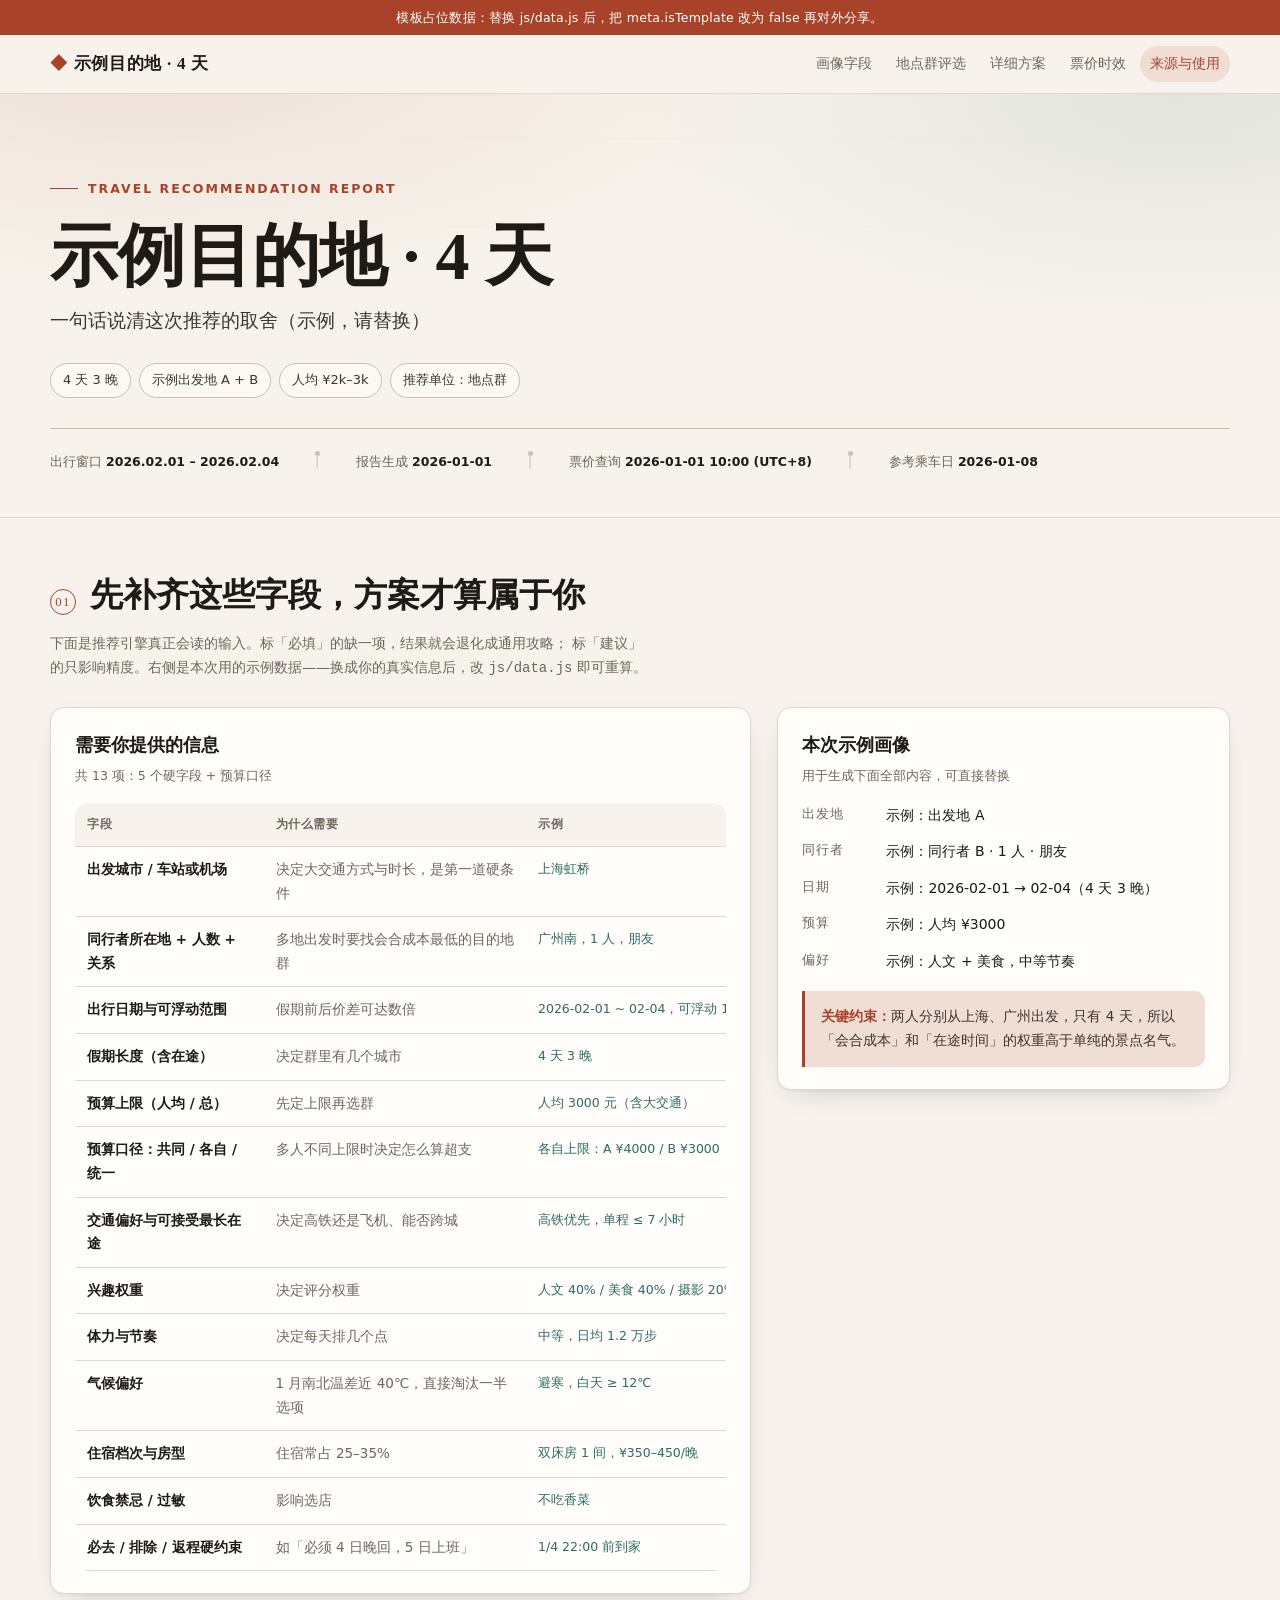
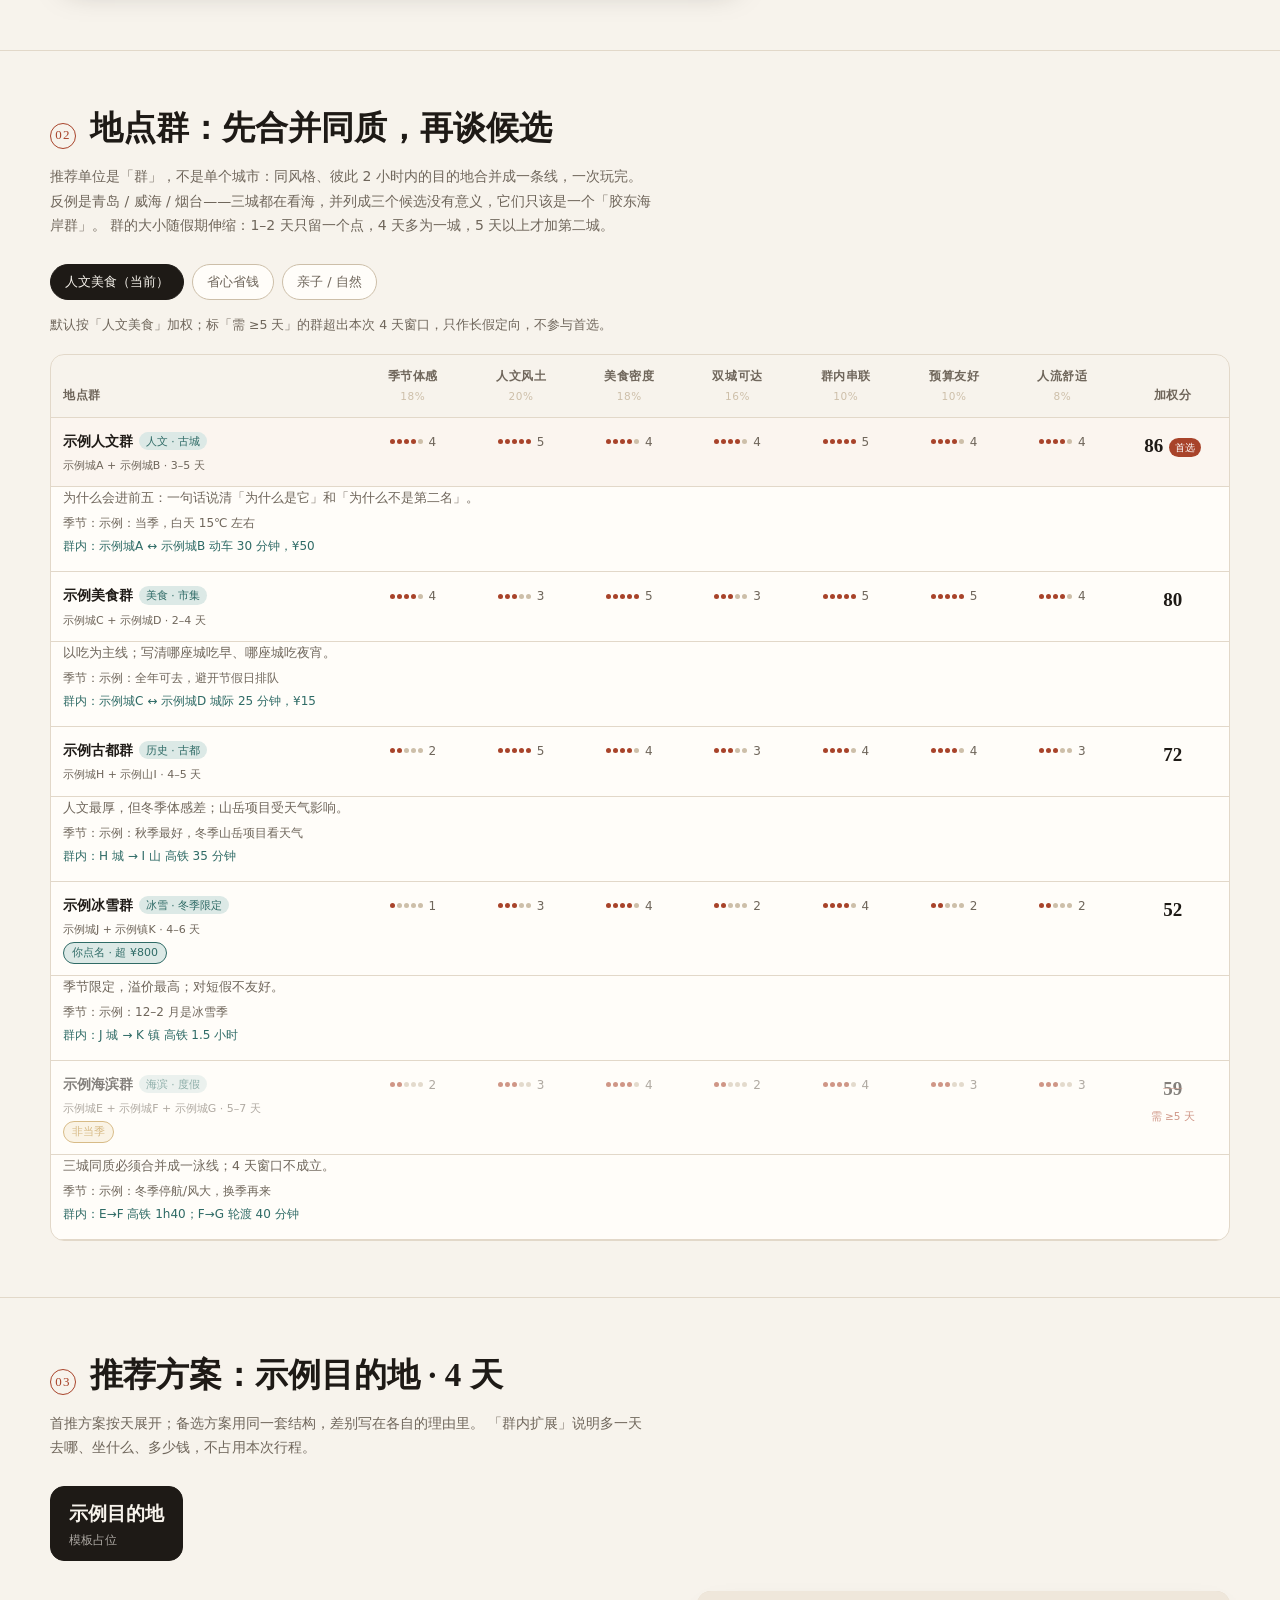
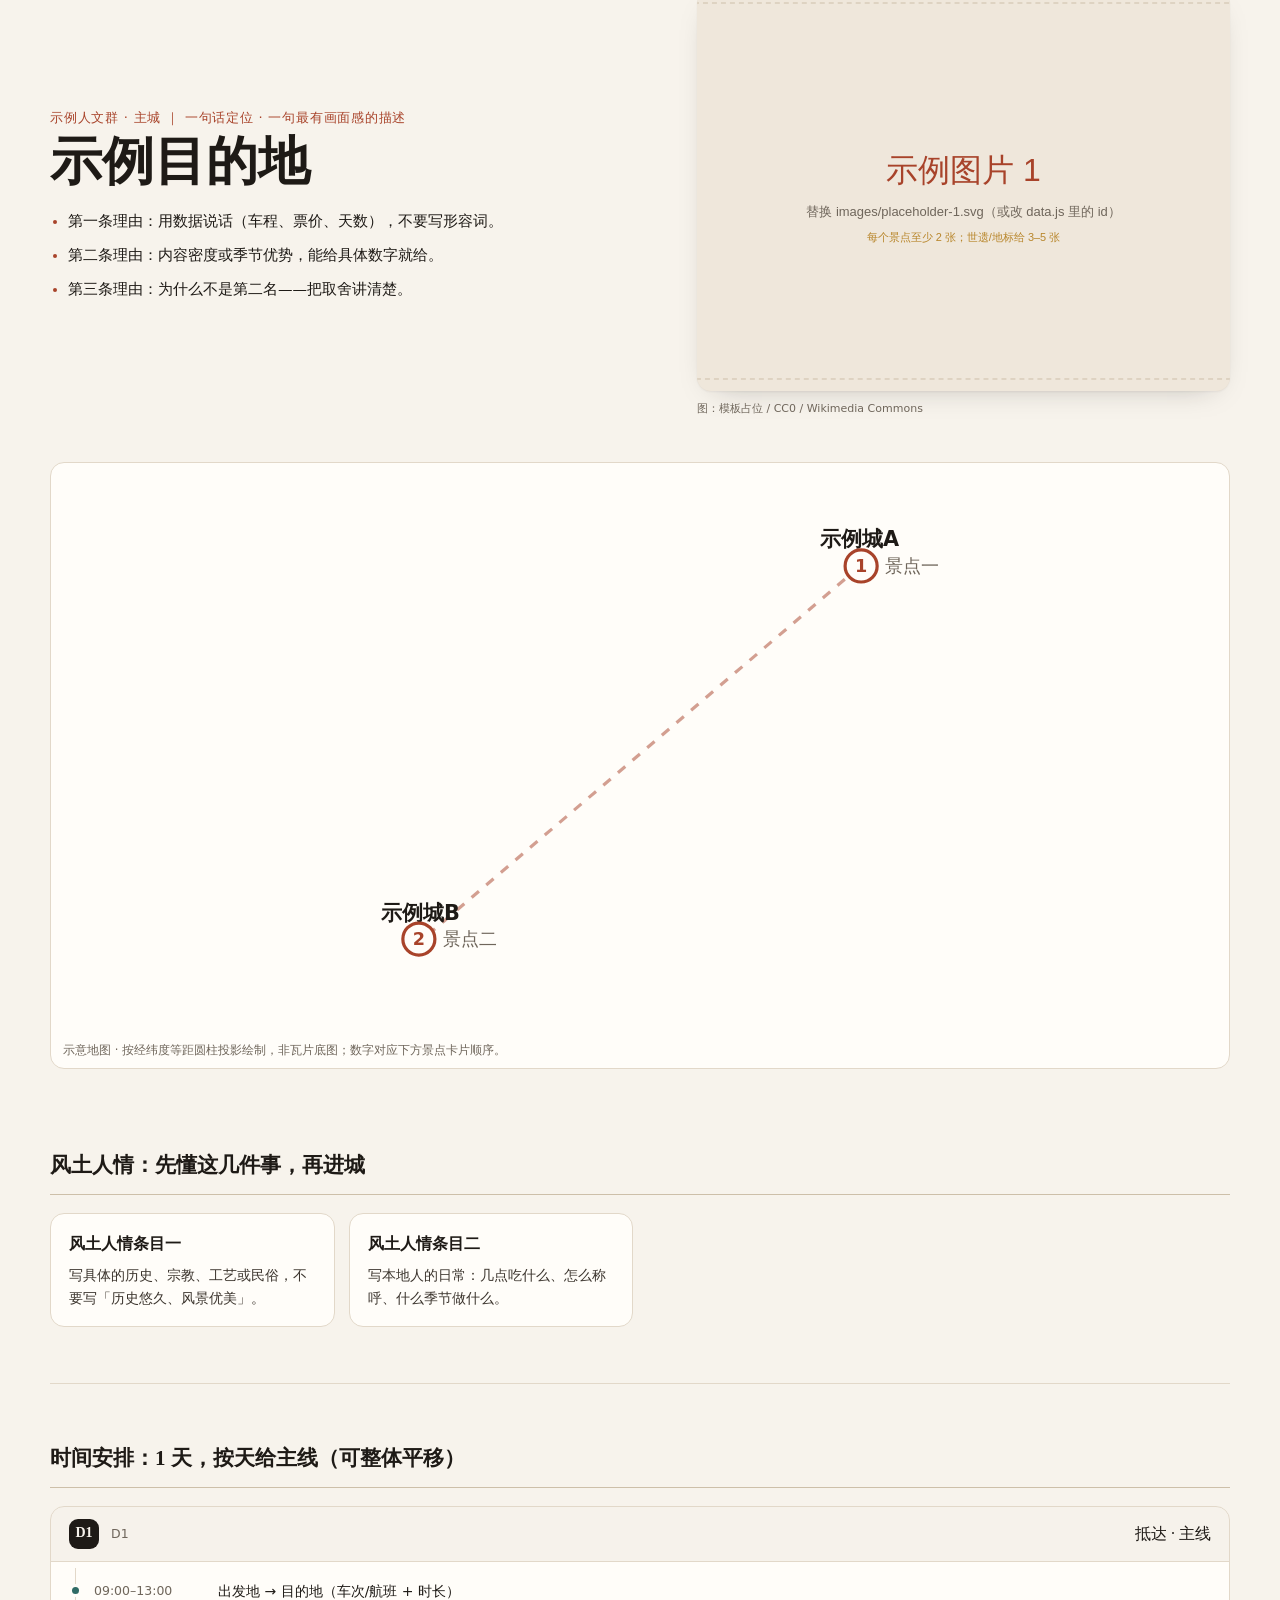
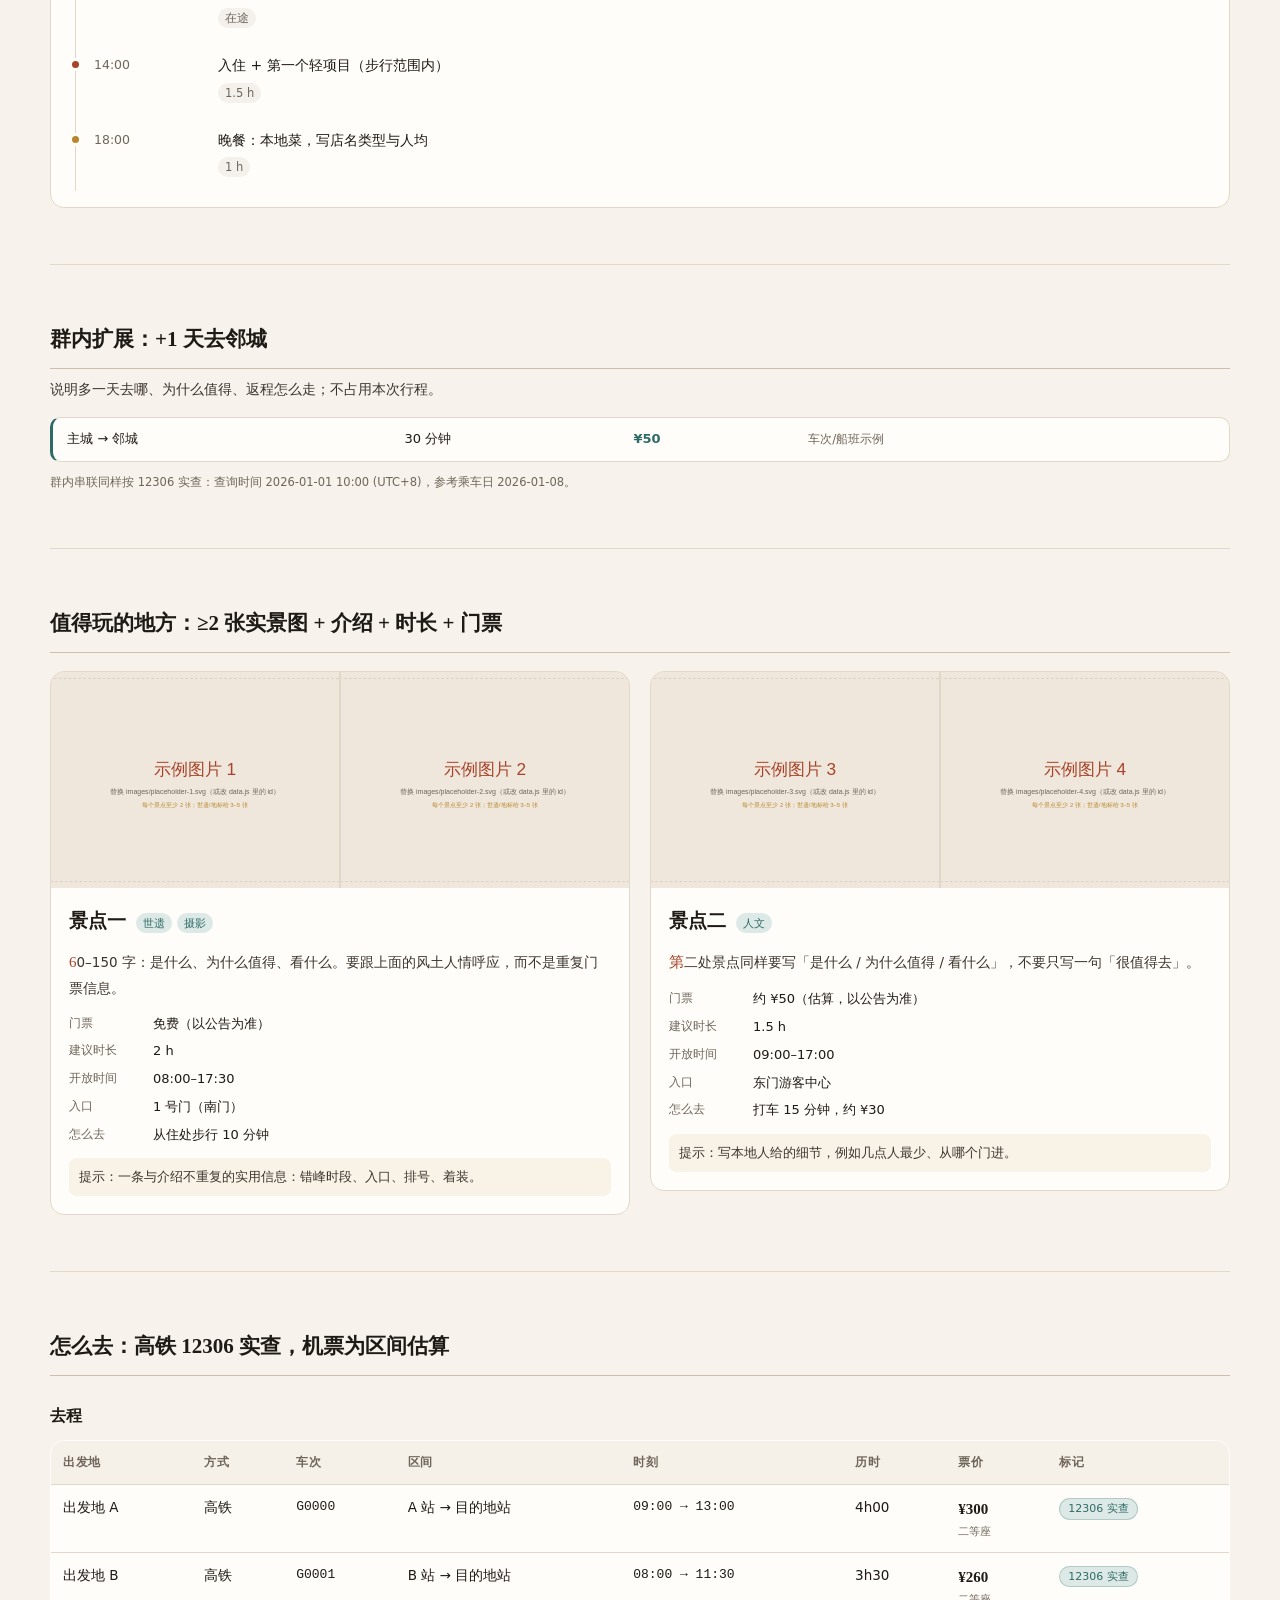
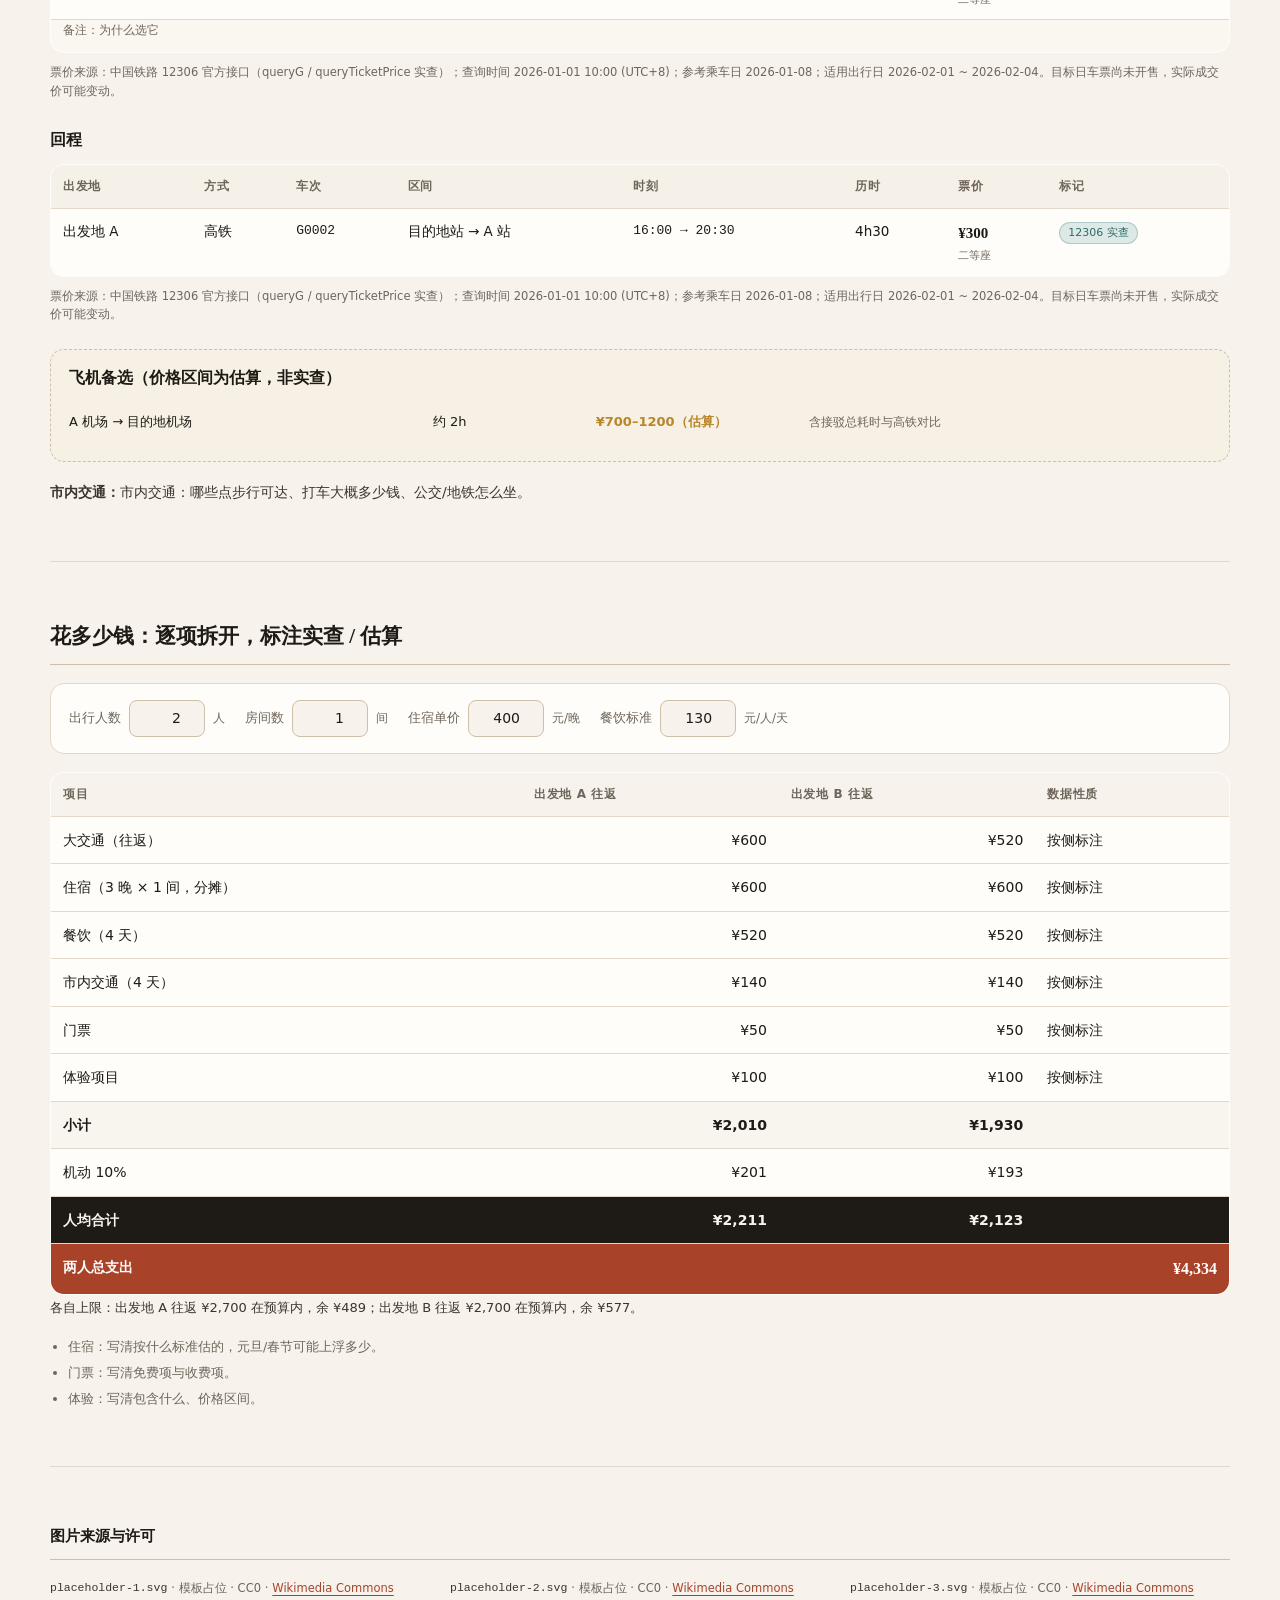
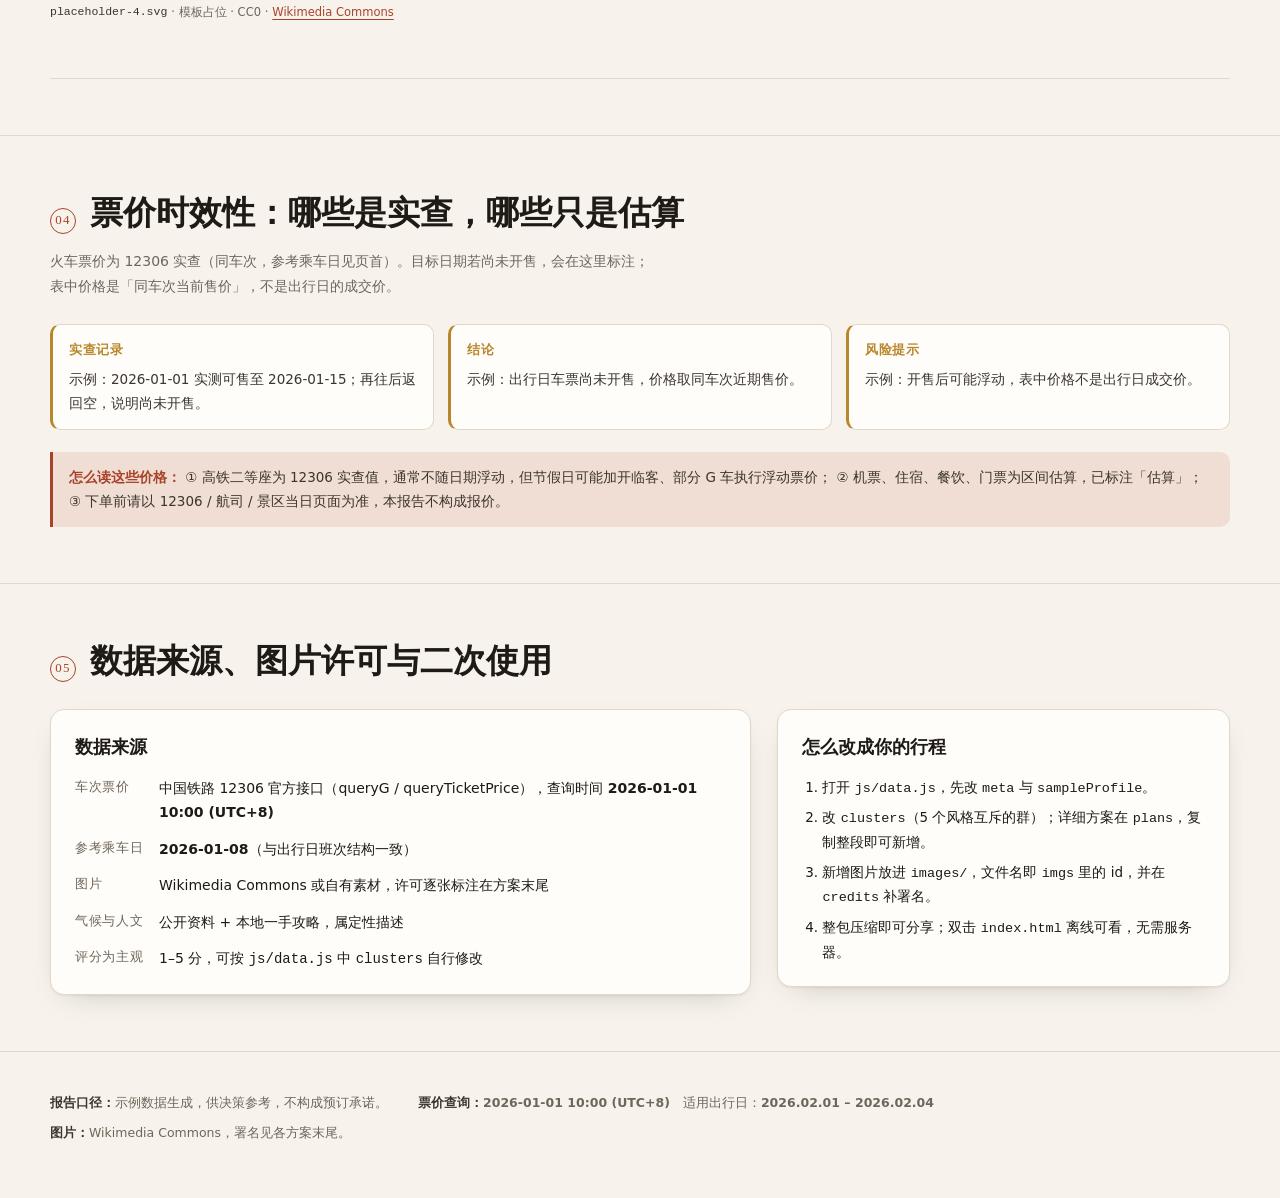
==== chinese-travel-recommend/assets/report-template/index.html @ b6e49cb6 "refactor: 更名 chinese-travel-recommend，重写双语 README - 目录 travel-recommend/ 更名为 chinese-travel-recommen" ====
<!DOCTYPE html>
<html lang="zh-CN">
<head>
<meta charset="UTF-8">
<meta name="viewport" content="width=device-width, initial-scale=1">
<title>元旦 4 天 · 泉州｜双城出发旅行推荐报告</title>
<meta name="description" content="基于用户画像与双城出发条件的目的地评分、泉州 4 天行程、景点实景图、12306 实查车次票价与费用估算。">
<link rel="stylesheet" href="css/style.css">
</head>
<body>

<header class="topbar">
  <div class="wrap topbar-inner">
    <div class="brand"><em>◆</em><span id="brand-text">旅行推荐报告</span></div>
    <nav class="nav" aria-label="章节导航">
      <a href="#profile">画像字段</a>
      <a href="#score">地点群评选</a>
      <a href="#plan">详细方案</a>
      <a href="#fare">票价时效</a>
      <a href="#sources">来源与使用</a>
    </nav>
  </div>
</header>

<main>

  <!-- ================= HERO ================= -->
  <section class="hero">
    <div class="wrap">
      <span class="eyebrow">Travel Recommendation Report</span>
      <h1 id="hero-title">元旦 4 天 · 泉州</h1>
      <p class="hero-sub" id="hero-sub"></p>
      <div class="chips" id="hero-chips"></div>
      <div class="meta-row">
        <span>出行窗口 <b data-trip-range></b></span>
        <span class="dot">|</span>
        <span>报告生成 <b id="meta-built"></b></span>
        <span class="dot">|</span>
        <span>票价查询 <b id="meta-fare"></b></span>
        <span class="dot">|</span>
        <span>参考乘车日 <b id="meta-ref"></b></span>
      </div>
    </div>
  </section>

  <!-- ================= 01 画像 ================= -->
  <section class="block" id="profile">
    <div class="wrap">
      <div class="sec-head">
        <span class="sec-no">01</span>
        <h2 class="sec-title">先补齐这些字段，方案才算属于你</h2>
      </div>
      <p class="sec-desc">
        下面是推荐引擎真正会读的输入。标「必填」的缺一项，结果就会退化成通用攻略；
        标「建议」的只影响精度。右侧是本次用的示例数据——换成你的真实信息后，改 <code>js/data.js</code> 即可重算。
      </p>

      <div class="profile-grid">
        <div class="card">
          <h3>需要你提供的信息</h3>
          <p class="card-sub">共 13 项：5 个硬字段 + 预算口径</p>
          <div class="table-scroll" style="border:none;background:transparent">
            <table id="profile-fields">
              <thead>
                <tr><th>字段</th><th>为什么需要</th><th>示例</th><th>优先级</th></tr>
              </thead>
              <tbody></tbody>
            </table>
          </div>
        </div>

        <aside class="card">
          <h3>本次示例画像</h3>
          <p class="card-sub">用于生成下面全部内容，可直接替换</p>
          <div class="kv-list" id="profile-sample"></div>
          <div class="notice">
            <strong>关键约束：</strong>两人分别从上海、广州出发，只有 4 天，所以「会合成本」和「在途时间」的权重高于单纯的景点名气。
          </div>
        </aside>
      </div>
    </div>
  </section>

  <!-- ================= 02 评选 ================= -->
  <section class="block" id="score">
    <div class="wrap">
      <div class="sec-head">
        <span class="sec-no">02</span>
        <h2 class="sec-title">地点群：先合并同质，再谈候选</h2>
      </div>
      <p class="sec-desc">
        推荐单位是「群」，不是单个城市：同风格、彼此 2 小时内的目的地合并成一条线，一次玩完。
        反例是青岛 / 威海 / 烟台——三城都在看海，并列成三个候选没有意义，它们只该是一个「胶东海岸群」。
        群的大小随假期伸缩：1–2 天只留一个点，4 天多为一城，5 天以上才加第二城。
      </p>

      <div class="score-toolbar">
        <div id="preset-switch" role="group" aria-label="权重预设"></div>
      </div>
      <p class="hint" id="score-hint">默认按「人文美食」加权；标「需 ≥5 天」的群超出本次 4 天窗口，只作长假定向，不参与首选。</p>

      <div class="table-scroll">
        <table id="score-table"></table>
      </div>
    </div>
  </section>

  <!-- ================= 03 方案 ================= -->
  <section class="block" id="plan">
    <div class="wrap">
      <div class="sec-head">
        <span class="sec-no">03</span>
        <h2 class="sec-title" id="plan-title">推荐方案</h2>
      </div>
      <p class="sec-desc">
        首推方案按天展开；备选方案用同一套结构，差别写在各自的理由里。
        「群内扩展」说明多一天去哪、坐什么、多少钱，不占用本次行程。
      </p>

      <div id="plan-tabs" role="tablist"></div>
      <div id="plan-body"></div>
    </div>
  </section>

  <!-- ================= 04 票价时效 ================= -->
  <section class="block" id="fare">
    <div class="wrap">
      <div class="sec-head">
        <span class="sec-no">04</span>
        <h2 class="sec-title">票价时效性：哪些是实查，哪些只是估算</h2>
      </div>
      <p class="sec-desc">
        火车票价为 12306 实查（同车次，参考乘车日见页首）。目标日期若尚未开售，会在这里标注；
        表中价格是「同车次当前售价」，不是出行日的成交价。
      </p>

      <div class="fare-panel">
        <div class="fare-item">
          <h4>实查记录</h4>
          <p id="presale-observed"></p>
        </div>
        <div class="fare-item">
          <h4>结论</h4>
          <p id="presale-conclusion"></p>
        </div>
        <div class="fare-item">
          <h4>风险提示</h4>
          <p id="presale-risk"></p>
        </div>
      </div>

      <div class="notice" style="margin-top:22px">
        <strong>怎么读这些价格：</strong>
        ① 高铁二等座为 12306 实查值，通常不随日期浮动，但节假日可能加开临客、部分 G 车执行浮动票价；
        ② 机票、住宿、餐饮、门票为区间估算，已标注「估算」；
        ③ 下单前请以 12306 / 航司 / 景区当日页面为准，本报告不构成报价。
      </div>
    </div>
  </section>

  <!-- ================= 05 来源 ================= -->
  <section class="block" id="sources">
    <div class="wrap">
      <div class="sec-head">
        <span class="sec-no">05</span>
        <h2 class="sec-title">数据来源、图片许可与二次使用</h2>
      </div>

      <div class="profile-grid">
        <div class="card">
          <h3>数据来源</h3>
          <div class="kv-list" style="margin-top:12px">
            <div class="kv"><span class="k">车次票价</span><span class="v">中国铁路 12306 官方接口（queryG / queryTicketPrice），查询时间 <b id="src-query">—</b></span></div>
            <div class="kv"><span class="k">参考乘车日</span><span class="v"><b id="src-ref">—</b>（与出行日班次结构一致）</span></div>
            <div class="kv"><span class="k">图片</span><span class="v">Wikimedia Commons 或自有素材，许可逐张标注在方案末尾</span></div>
            <div class="kv"><span class="k">气候与人文</span><span class="v">公开资料 + 本地一手攻略，属定性描述</span></div>
            <div class="kv"><span class="k">评分为主观</span><span class="v">1–5 分，可按 <code>js/data.js</code> 中 <code>clusters</code> 自行修改</span></div>
          </div>
        </div>

        <aside class="card">
          <h3>怎么改成你的行程</h3>
          <ol style="margin:12px 0 0;padding-left:20px;font-size:13.5px;display:grid;gap:6px">
            <li>打开 <code>js/data.js</code>，先改 <code>meta</code> 与 <code>sampleProfile</code>。</li>
            <li>改 <code>clusters</code>（5 个风格互斥的群）；详细方案在 <code>plans</code>，复制整段即可新增。</li>
            <li>新增图片放进 <code>images/</code>，文件名即 <code>imgs</code> 里的 id，并在 <code>credits</code> 补署名。</li>
            <li>整包压缩即可分享；双击 <code>index.html</code> 离线可看，无需服务器。</li>
          </ol>
        </aside>
      </div>
    </div>
  </section>

</main>

<footer>
  <div class="wrap foot-grid">
    <span><strong>报告口径：</strong>示例数据生成，供决策参考，不构成预订承诺。</span>
    <span><strong>票价查询：</strong><b id="meta-fare-2"></b>　适用出行日：<b data-trip-range></b></span>
    <span><strong>图片：</strong>Wikimedia Commons，署名见各方案末尾。</span>
  </div>
</footer>

<div class="lightbox" id="lightbox" aria-hidden="true" role="dialog" aria-label="图片预览">
  <button class="lb-close" id="lb-close" type="button" aria-label="关闭">×</button>
  <div>
    <img id="lb-img" alt="">
    <p class="lb-cap" id="lb-cap"></p>
  </div>
</div>

<noscript>
  <div class="wrap" style="padding:24px 0">
    <div class="notice">本报告依赖 JavaScript 渲染数据。请在浏览器中启用 JavaScript 后刷新。</div>
  </div>
</noscript>

<script src="js/data.js"></script>
<script src="js/app.js"></script>
</body>
</html>
---- chinese-travel-recommend/assets/report-template/css/style.css ----
/* ==========================================================================
   泉州元旦 4 天方案 — 样式
   纯静态、无外链字体，双击 index.html 即可离线查看
   ========================================================================== */

:root {
  --paper: #f7f3ec;
  --surface: #fffdf9;
  --ink: #1e1a16;
  --ink-soft: #3c352e;
  --muted: #6f665b;
  --line: #e2d8c9;
  --line-strong: #cdbfa9;
  --accent: #a8432a;
  --accent-soft: #f0ded4;
  --teal: #2f6b66;
  --teal-soft: #dce9e6;
  --gold: #b8862b;
  --gold-soft: #f6ecd6;
  --radius: 14px;
  --shadow: 0 1px 2px rgba(30, 26, 22, .05), 0 10px 30px -18px rgba(30, 26, 22, .35);
  --serif: "Noto Serif SC", "Source Han Serif SC", "Songti SC", "STSong", "SimSun", Georgia, serif;
  --sans: "PingFang SC", "HarmonyOS Sans SC", "Microsoft YaHei", system-ui, -apple-system, "Segoe UI", sans-serif;
}

* { box-sizing: border-box; }

html { scroll-behavior: smooth; }

body {
  margin: 0;
  background: var(--paper);
  color: var(--ink);
  font-family: var(--sans);
  font-size: 16px;
  line-height: 1.75;
  -webkit-font-smoothing: antialiased;
}

body.no-scroll { overflow: hidden; }

a { color: var(--accent); text-decoration-thickness: 1px; text-underline-offset: 3px; }
a:hover { color: var(--ink); }

img { display: block; max-width: 100%; }

.wrap { width: min(1180px, 100% - 48px); margin-inline: auto; }

/* ---------- 模板横幅 ---------- */
.template-banner {
  background: var(--accent);
  color: #fff;
  text-align: center;
  font-size: 12.5px;
  line-height: 1.7;
  padding: 7px 14px;
  letter-spacing: .02em;
}

/* ---------- 顶部 ---------- */
.topbar {
  position: sticky;
  top: 0;
  z-index: 50;
  background: rgba(247, 243, 236, .97);
  border-bottom: 1px solid var(--line);
}
.topbar-inner {
  display: flex;
  align-items: center;
  gap: 24px;
  height: 58px;
}
.brand {
  font-family: var(--serif);
  font-weight: 700;
  font-size: 17px;
  letter-spacing: .04em;
  white-space: nowrap;
}
.brand em {
  font-style: normal;
  color: var(--accent);
  margin-right: 6px;
}
.nav {
  display: flex;
  gap: 4px;
  overflow-x: auto;
  scrollbar-width: none;
  margin-left: auto;
}
.nav::-webkit-scrollbar { display: none; }
.nav a {
  font-size: 13.5px;
  color: var(--muted);
  text-decoration: none;
  padding: 6px 10px;
  border-radius: 999px;
  white-space: nowrap;
}
.nav a:hover { color: var(--ink); background: rgba(0, 0, 0, .04); }
.nav a.active { color: var(--accent); background: var(--accent-soft); }

/* ---------- Hero ---------- */
.hero {
  position: relative;
  padding: 76px 0 44px;
  border-bottom: 1px solid var(--line);
  background:
    radial-gradient(1100px 420px at 12% -10%, rgba(168, 67, 42, .10), transparent 60%),
    radial-gradient(900px 380px at 92% 0%, rgba(47, 107, 102, .10), transparent 62%);
  overflow: hidden;
}
.hero::after {
  content: "";
  position: absolute;
  inset: 0;
  background-image: linear-gradient(var(--line) 1px, transparent 1px);
  background-size: 100% 44px;
  opacity: .25;
  pointer-events: none;
  mask-image: linear-gradient(to bottom, rgba(0,0,0,.5), transparent 75%);
}
.hero .wrap { position: relative; z-index: 1; }
.eyebrow {
  display: inline-flex;
  align-items: center;
  gap: 10px;
  font-size: 12.5px;
  letter-spacing: .16em;
  color: var(--accent);
  text-transform: uppercase;
  font-weight: 600;
}
.eyebrow::before {
  content: "";
  width: 28px;
  height: 1px;
  background: var(--accent);
}
.hero h1 {
  font-family: var(--serif);
  font-size: clamp(38px, 6vw, 68px);
  line-height: 1.12;
  margin: 18px 0 10px;
  letter-spacing: -.01em;
  font-weight: 700;
}
.hero-sub {
  font-size: clamp(15px, 2vw, 19px);
  color: var(--ink-soft);
  max-width: 46ch;
  margin: 0 0 26px;
}
.chips { display: flex; flex-wrap: wrap; gap: 8px; margin-bottom: 30px; }
.chip {
  font-size: 13px;
  padding: 5px 12px;
  border: 1px solid var(--line-strong);
  border-radius: 999px;
  background: rgba(255, 253, 249, .7);
  color: var(--ink-soft);
}
.meta-row {
  display: flex;
  flex-wrap: wrap;
  gap: 10px 28px;
  padding-top: 22px;
  border-top: 1px solid var(--line-strong);
  font-size: 12.5px;
  color: var(--muted);
}
.meta-row b { color: var(--ink); font-weight: 600; }
.meta-row .dot { color: var(--line-strong); margin: 0 8px; }

/* ---------- 通用 section ---------- */
section.block {
  padding: 56px 0;
  border-bottom: 1px solid var(--line);
}
.sec-head { display: flex; align-items: baseline; gap: 14px; flex-wrap: wrap; margin-bottom: 26px; }
.sec-no {
  font-family: var(--serif);
  font-size: 13px;
  color: var(--accent);
  letter-spacing: .1em;
  border: 1px solid var(--accent);
  border-radius: 999px;
  width: 26px; height: 26px;
  display: grid; place-items: center;
  flex: none;
}
h2.sec-title {
  font-family: var(--serif);
  font-size: clamp(24px, 3vw, 33px);
  margin: 0;
  line-height: 1.3;
  font-weight: 700;
}
.sec-desc {
  color: var(--muted);
  font-size: 14px;
  max-width: 68ch;
  margin: -12px 0 26px;
}

/* ---------- 表格 ---------- */
table { border-collapse: collapse; width: 100%; font-size: 14px; }
th, td { text-align: left; padding: 11px 12px; border-bottom: 1px solid var(--line); vertical-align: top; }
th {
  font-size: 12px;
  font-weight: 600;
  letter-spacing: .05em;
  color: var(--muted);
  background: rgba(226, 216, 201, .28);
  white-space: nowrap;
}
tbody tr:hover { background: rgba(255, 253, 249, .8); }
.num { text-align: right; font-variant-numeric: tabular-nums; white-space: nowrap; }
.mono { font-family: ui-monospace, "Cascadia Mono", Consolas, monospace; font-size: 13px; }
.nowrap { white-space: nowrap; }
.table-scroll { overflow-x: auto; border: 1px solid var(--line); border-radius: var(--radius); background: var(--surface); max-width: 100%; }
.table-scroll table { min-width: 820px; }

/* ---------- 画像 ---------- */
.profile-grid {
  display: grid;
  grid-template-columns: minmax(0, 1.55fr) minmax(0, 1fr);
  gap: 26px;
  align-items: start;
}
.profile-grid > *, .plan-head > * { min-width: 0; }
.card {
  background: var(--surface);
  border: 1px solid var(--line);
  border-radius: var(--radius);
  padding: 22px 24px;
  box-shadow: var(--shadow);
  min-width: 0;
}
.card h3 {
  font-family: var(--serif);
  font-size: 18px;
  margin: 0 0 4px;
}
.card .card-sub { font-size: 12.5px; color: var(--muted); margin: 0 0 16px; }
#profile-fields td { font-size: 13.5px; }
#profile-fields .f-label { font-weight: 600; }
#profile-fields .f-why { color: var(--muted); }
#profile-fields .f-example { font-size: 12.5px; color: var(--teal); }
#profile-fields { table-layout: fixed; }
#profile-fields th:first-child, #profile-fields td:first-child { width: 23%; }
#profile-fields th:nth-child(2), #profile-fields td:nth-child(2) { width: 32%; }
#profile-fields th:nth-child(3), #profile-fields td:nth-child(3) { width: 29%; }
#profile-fields th:last-child, #profile-fields td:last-child { width: 62px; text-align: right; }
.badge {
  display: inline-block;
  font-size: 11px;
  line-height: 1.6;
  padding: 1px 8px;
  border-radius: 999px;
  white-space: nowrap;
  border: 1px solid transparent;
}
.badge-req { background: var(--accent-soft); color: var(--accent); border-color: rgba(168, 67, 42, .25); }
.badge-opt { background: rgba(111, 102, 91, .08); color: var(--muted); }
.badge-real { background: var(--teal-soft); color: var(--teal); border-color: rgba(47, 107, 102, .25); }
.badge-est { background: var(--gold-soft); color: var(--gold); border-color: rgba(184, 134, 43, .3); }
.badge-inline { display: none; }

.kv-list { display: grid; gap: 12px; }
.kv { display: grid; grid-template-columns: 74px 1fr; gap: 10px; font-size: 14px; }
.kv .k { color: var(--muted); font-size: 12.5px; letter-spacing: .05em; }
.kv .v { font-weight: 500; }

.notice {
  margin-top: 18px;
  padding: 14px 16px;
  border-left: 3px solid var(--accent);
  background: var(--accent-soft);
  border-radius: 0 10px 10px 0;
  font-size: 13.5px;
  color: var(--ink-soft);
}
.notice strong { color: var(--accent); }

/* ---------- 评分 ---------- */
.score-toolbar {
  display: flex;
  align-items: center;
  gap: 12px;
  flex-wrap: wrap;
  margin-bottom: 14px;
}
.seg {
  font: inherit;
  font-size: 13px;
  padding: 6px 14px;
  border-radius: 999px;
  border: 1px solid var(--line-strong);
  background: var(--surface);
  color: var(--muted);
  cursor: pointer;
}
.seg:hover { border-color: var(--accent); color: var(--accent); }
.seg.active { background: var(--ink); border-color: var(--ink); color: var(--paper); }
#preset-switch { display: flex; gap: 8px; flex-wrap: wrap; }
.hint { font-size: 12.5px; color: var(--muted); margin: 0 0 18px; }

#score-table th { vertical-align: bottom; }
#score-table .th-w { display: block; font-size: 10.5px; color: var(--line-strong); font-weight: 400; }
#score-table th:not(.th-name) { text-align: center; }
#score-table td { text-align: center; }
#score-table .td-name { text-align: left; white-space: nowrap; }
#score-table .td-style {
  display: inline-block;
  margin-left: 6px;
  font-size: 10.5px;
  color: var(--teal);
  background: var(--teal-soft);
  padding: 0 7px;
  border-radius: 999px;
  vertical-align: 1px;
  white-space: nowrap;
}
#score-table .td-region { display: block; font-size: 11px; color: var(--muted); margin-top: 3px; }
#score-table .row-fail td { opacity: .55; }
#score-table .row-fail .td-total strong { text-decoration: line-through; text-decoration-color: rgba(168, 67, 42, .55); }
.fit-bad { display: block; font-size: 10.5px; color: var(--accent); margin-top: 2px; white-space: nowrap; }
.note-main { display: block; }
.note-link { display: block; margin-top: 2px; font-size: 12px; color: var(--teal); }
#score-table .td-score { min-width: 78px; }
.dots { display: inline-flex; gap: 2px; vertical-align: middle; margin-right: 6px; }
.dot {
  width: 5px; height: 5px;
  border-radius: 50%;
  background: var(--line-strong);
  display: inline-block;
}
.dot.on { background: var(--accent); }
#score-table .num { font-size: 12px; color: var(--muted); font-variant-numeric: tabular-nums; }
#score-table .td-total strong { font-family: var(--serif); font-size: 19px; }
#score-table .pick {
  display: inline-block;
  margin-left: 6px;
  font-size: 10px;
  padding: 1px 6px;
  border-radius: 999px;
  background: var(--accent);
  color: #fff;
  vertical-align: middle;
}
#score-table .row-top td { background: rgba(168, 67, 42, .045); }
#score-table .row-note td {
  font-size: 12.5px;
  color: var(--muted);
  padding-top: 0;
  padding-bottom: 14px;
  text-align: left;
}
#score-table tbody tr:hover { background: transparent; }

/* ---------- 方案 tabs ---------- */
#plan-tabs { display: flex; gap: 10px; flex-wrap: wrap; margin-bottom: 30px; }
.tab {
  font: inherit;
  text-align: left;
  padding: 10px 18px;
  border-radius: var(--radius);
  border: 1px solid var(--line-strong);
  background: var(--surface);
  cursor: pointer;
  transition: .15s ease;
}
.tab:hover { border-color: var(--accent); }
.tab .tab-name { display: block; font-family: var(--serif); font-size: 19px; font-weight: 700; }
.tab .tab-verdict { display: block; font-size: 11.5px; color: var(--muted); }
.tab.active { background: var(--ink); border-color: var(--ink); }
.tab.active .tab-name { color: var(--paper); }
.tab.active .tab-verdict { color: rgba(247, 243, 236, .65); }

.plan-head {
  display: grid;
  grid-template-columns: minmax(0, 1.15fr) minmax(0, 1fr);
  gap: 34px;
  align-items: center;
  margin-bottom: 44px;
}
.plan-kicker { font-size: 13px; color: var(--accent); letter-spacing: .06em; margin: 0 0 4px; }
.plan-name {
  font-family: var(--serif);
  font-size: clamp(34px, 5vw, 52px);
  margin: 0 0 18px;
  line-height: 1.1;
}
.why-list { margin: 0; padding-left: 18px; display: grid; gap: 9px; font-size: 14.5px; }
.why-list li::marker { color: var(--accent); }
.plan-hero { margin: 0; }
.plan-hero img {
  width: 100%;
  aspect-ratio: 4 / 3;
  object-fit: cover;
  border-radius: var(--radius);
  box-shadow: var(--shadow);
  background: var(--line);
}
.plan-hero figcaption { font-size: 11px; color: var(--muted); margin-top: 8px; }

.block-title {
  font-family: var(--serif);
  font-size: 21px;
  margin: 0 0 18px;
  padding-bottom: 10px;
  border-bottom: 1px solid var(--line-strong);
}
.sub-title { font-family: var(--serif); font-size: 16px; margin: 26px 0 10px; }

/* 风土 */
.customs-grid {
  display: grid;
  grid-template-columns: repeat(auto-fill, minmax(260px, 1fr));
  gap: 14px;
}
.custom {
  background: var(--surface);
  border: 1px solid var(--line);
  border-radius: var(--radius);
  padding: 16px 18px;
}
.custom h4 { margin: 0 0 6px; font-family: var(--serif); font-size: 16px; }
.custom p { margin: 0; font-size: 13.5px; color: var(--ink-soft); line-height: 1.7; }

/* 行程 */
.day-grid { display: grid; gap: 18px; }
.day {
  background: var(--surface);
  border: 1px solid var(--line);
  border-radius: var(--radius);
  overflow: hidden;
}
.day-head {
  display: flex;
  align-items: center;
  gap: 12px;
  flex-wrap: wrap;
  padding: 12px 18px;
  background: rgba(226, 216, 201, .3);
  border-bottom: 1px solid var(--line);
}
.day-n {
  font-family: var(--serif);
  font-weight: 700;
  background: var(--ink);
  color: var(--paper);
  width: 30px; height: 30px;
  display: grid; place-items: center;
  border-radius: 9px;
  font-size: 14px;
}
.day-date { font-size: 12.5px; color: var(--muted); font-variant-numeric: tabular-nums; }
.day-theme { font-family: var(--serif); font-size: 16px; margin-left: auto; }

.timeline { list-style: none; margin: 0; padding: 6px 18px 16px 18px; }
.tl-item {
  display: grid;
  grid-template-columns: 108px 1fr;
  gap: 16px;
  padding: 11px 0 11px 18px;
  position: relative;
  border-left: 1px solid var(--line);
  margin-left: 6px;
}
.tl-item::before {
  content: "";
  position: absolute;
  left: -4px;
  top: 19px;
  width: 7px; height: 7px;
  border-radius: 50%;
  background: var(--line-strong);
  box-shadow: 0 0 0 3px var(--surface);
}
.tl-sight::before { background: var(--accent); }
.tl-food::before { background: var(--gold); }
.tl-move::before { background: var(--teal); }
.tl-culture::before { background: #7a5c9e; }
.tl-time {
  font-size: 12.5px;
  font-variant-numeric: tabular-nums;
  color: var(--muted);
  padding-top: 1px;
}
.tl-what { margin: 0; font-size: 14px; }
.tl-dur {
  display: inline-block;
  margin-top: 2px;
  font-size: 11.5px;
  color: var(--muted);
  background: rgba(111, 102, 91, .08);
  padding: 0 7px;
  border-radius: 999px;
}

/* 景点 */
.poi-grid { display: grid; grid-template-columns: repeat(auto-fit, minmax(320px, 1fr)); gap: 20px; align-items: start; }
.poi {
  background: var(--surface);
  border: 1px solid var(--line);
  border-radius: var(--radius);
  overflow: hidden;
  display: flex;
  flex-direction: column;
}
.shots { display: grid; grid-template-columns: 1fr 1fr; gap: 2px; background: var(--line); }
.shots .shot:first-child { grid-column: span 2; }
.shots .shot:last-child:nth-child(even) { grid-column: span 2; }
.shots .shot:nth-child(2):last-child { grid-column: auto; }
.shots .shot:nth-last-child(2) { grid-column: auto; }
.shot { position: relative; margin: 0; cursor: zoom-in; overflow: hidden; }
.shot img {
  width: 100%;
  aspect-ratio: 4 / 3;
  object-fit: cover;
  transition: transform .5s cubic-bezier(.2, .8, .2, 1);
}
.shots .shot:first-child img { aspect-ratio: 16 / 10; }
.shots .shot:first-child:nth-last-child(2) img { aspect-ratio: 4 / 3; }
.shot:hover img { transform: scale(1.04); }
.shot-zoom {
  position: absolute;
  right: 8px; bottom: 8px;
  width: 24px; height: 24px;
  display: grid; place-items: center;
  border-radius: 50%;
  background: rgba(0, 0, 0, .45);
  color: #fff;
  font-size: 12px;
  opacity: 0;
  transition: opacity .2s;
}
.shot:hover .shot-zoom { opacity: 1; }
.poi-body { padding: 16px 18px 18px; display: flex; flex-direction: column; gap: 12px; }
.poi-title { display: flex; align-items: baseline; gap: 10px; flex-wrap: wrap; }
.poi-title h4 { margin: 0; font-family: var(--serif); font-size: 19px; }
.tags { display: flex; gap: 5px; flex-wrap: wrap; }
.tag {
  font-size: 10.5px;
  color: var(--teal);
  background: var(--teal-soft);
  padding: 1px 7px;
  border-radius: 999px;
}
.facts { margin: 0; display: grid; gap: 5px; font-size: 13px; }
.fact { display: grid; grid-template-columns: 76px 1fr; gap: 8px; }
.fact dt { color: var(--muted); font-size: 12px; }
.fact dd { margin: 0; }
.poi-tip { margin: 0; font-size: 12.5px; color: var(--ink-soft); background: rgba(184, 134, 43, .09); border-radius: 8px; padding: 8px 10px; }
.poi-intro { margin: 0; font-size: 13.5px; line-height: 1.8; color: var(--ink-soft); }
.poi-intro::first-letter { font-family: var(--serif); font-size: 15px; color: var(--accent); }

/* 群内扩展 */
.extend .extend-text { margin: -10px 0 16px; font-size: 14px; color: var(--ink-soft); max-width: 80ch; }
.extend-legs { display: grid; gap: 8px; }
.extend-leg {
  display: grid;
  grid-template-columns: 1.2fr .8fr .6fr 1.5fr;
  gap: 12px;
  align-items: baseline;
  padding: 10px 14px;
  background: var(--surface);
  border: 1px solid var(--line);
  border-left: 3px solid var(--teal);
  border-radius: 10px;
  font-size: 13px;
}
.leg-price { color: var(--teal); font-weight: 600; font-variant-numeric: tabular-nums; }
.leg-note { color: var(--muted); font-size: 12px; }
.extend-foot { font-size: 11.5px; color: var(--muted); margin: 10px 0 0; }

/* 交通 */
.tr-wrap { margin-top: 6px; }
.tr-scroll { overflow-x: auto; max-width: 100%; border-radius: var(--radius); }
.tr-table { min-width: 640px; font-size: 13.5px; background: var(--surface); border: 1px solid var(--line); border-radius: var(--radius); overflow: hidden; }
.tr-table th { background: rgba(226, 216, 201, .35); }
.tr-table .price strong { font-family: var(--serif); font-size: 15px; }
.tr-table .cls { display: block; font-size: 10.5px; color: var(--muted); }
.tr-table .tr-note td {
  font-size: 12px;
  color: var(--muted);
  background: rgba(247, 243, 236, .6);
  padding-top: 0;
  border-bottom: 1px solid var(--line);
}
.tr-foot { font-size: 11.5px; color: var(--muted); margin: 10px 0 0; line-height: 1.6; }

.flight-box {
  margin-top: 26px;
  border: 1px dashed var(--line-strong);
  border-radius: var(--radius);
  padding: 14px 18px 18px;
  background: rgba(246, 236, 214, .35);
}
.flight-box .sub-title { margin-top: 0; }
.flight-row {
  display: grid;
  grid-template-columns: 1.4fr .6fr .8fr 1.6fr;
  gap: 12px;
  padding: 9px 0;
  border-top: 1px solid rgba(205, 191, 169, .5);
  font-size: 13px;
  align-items: baseline;
}
.flight-row:first-of-type { border-top: none; }
.fl-price { color: var(--gold); font-weight: 600; font-variant-numeric: tabular-nums; }
.fl-note { color: var(--muted); font-size: 12px; }
.city-transport { margin: 18px 0 0; font-size: 14px; color: var(--ink-soft); }

/* 费用 */
.calculator { display: grid; gap: 18px; min-width: 0; }
.calculator > * { min-width: 0; }
.calc-form {
  display: flex;
  flex-wrap: wrap;
  gap: 12px 20px;
  padding: 16px 18px;
  background: var(--surface);
  border: 1px solid var(--line);
  border-radius: var(--radius);
}
.calc-field { display: flex; align-items: center; gap: 8px; font-size: 13px; }
.cf-label { color: var(--muted); }
.calc-field input {
  width: 76px;
  font: inherit;
  font-size: 14px;
  padding: 5px 8px;
  border: 1px solid var(--line-strong);
  border-radius: 8px;
  background: var(--paper);
  color: var(--ink);
  text-align: right;
  font-variant-numeric: tabular-nums;
}
.calc-field input:focus { outline: 2px solid var(--accent); outline-offset: 1px; }
.cf-suffix { color: var(--muted); font-size: 12px; }

.cost-table { min-width: 520px; background: var(--surface); border: 1px solid var(--line); border-radius: var(--radius); overflow: hidden; }
.cost-scroll { overflow-x: auto; max-width: 100%; }
.cost-table td:first-child { width: 40%; }
.cost-table tbody tr:hover { background: transparent; }
.cost-table .row-sub td { font-weight: 600; background: rgba(226, 216, 201, .25); }
.cost-table .row-total td { background: var(--ink); color: var(--paper); font-weight: 700; }
.cost-table .row-total td .num { color: var(--paper); }
.cost-table .row-all td { background: var(--accent); color: #fff; font-weight: 700; }
.cost-table .row-all .all-cell { display: flex; justify-content: space-between; gap: 12px; }
.cost-table .row-all .all-amt { font-family: var(--serif); font-size: 16px; }
.budget-hint { font-size: 13px; color: var(--ink-soft); margin: 2px 0 0; }
.cost-notes { font-size: 12.5px; color: var(--muted); margin: 16px 0 0; padding-left: 18px; display: grid; gap: 4px; }

/* 署名 */
.credits .block-title { font-size: 15px; }
.credit-list {
  list-style: none;
  margin: 0; padding: 0;
  display: grid;
  grid-template-columns: repeat(auto-fill, minmax(320px, 1fr));
  gap: 4px 20px;
  font-size: 11.5px;
  color: var(--muted);
}
.credit-list li { display: flex; gap: 4px; flex-wrap: wrap; }
.cr-file { font-family: ui-monospace, Consolas, monospace; color: var(--ink-soft); }

/* 票价时效 */
.fare-panel {
  display: grid;
  grid-template-columns: repeat(auto-fit, minmax(260px, 1fr));
  gap: 14px;
}
.fare-item {
  background: var(--surface);
  border: 1px solid var(--line);
  border-left: 3px solid var(--gold);
  border-radius: 10px;
  padding: 14px 16px;
}
.fare-item h4 { margin: 0 0 6px; font-size: 13px; letter-spacing: .04em; color: var(--gold); }
.fare-item p { margin: 0; font-size: 13.5px; color: var(--ink-soft); }

/* footer */
footer {
  padding: 40px 0 56px;
  font-size: 12.5px;
  color: var(--muted);
}
footer .foot-grid { display: flex; flex-wrap: wrap; gap: 8px 30px; }
footer strong { color: var(--ink-soft); }

/* lightbox */
.lightbox {
  position: fixed;
  inset: 0;
  z-index: 100;
  display: none;
  place-items: center;
  background: rgba(20, 17, 14, .9);
  padding: 40px;
}
.lightbox.open { display: grid; }
.lightbox img {
  max-width: min(1100px, 92vw);
  max-height: 78vh;
  object-fit: contain;
  border-radius: 8px;
  box-shadow: 0 30px 80px rgba(0, 0, 0, .5);
}
.lb-cap { color: rgba(255, 255, 255, .8); font-size: 12.5px; margin-top: 12px; text-align: center; }
.lb-close {
  position: absolute;
  top: 18px; right: 22px;
  width: 38px; height: 38px;
  border-radius: 50%;
  border: 1px solid rgba(255, 255, 255, .35);
  background: transparent;
  color: #fff;
  font-size: 20px;
  cursor: pointer;
  line-height: 1;
}
.lb-close:hover { background: rgba(255, 255, 255, .12); }

/* 响应式 */
@media (max-width: 900px) {
  .profile-grid, .plan-head { grid-template-columns: 1fr; }
  .plan-hero { order: -1; }
  .flight-row { grid-template-columns: 1fr 1fr; }
  .nav { display: none; }
  section.block { padding: 40px 0; }
}
@media (max-width: 560px) {
  .wrap { width: calc(100% - 32px); }
  .hero { padding: 48px 0 32px; }
  .tl-item { grid-template-columns: 82px 1fr; gap: 10px; }
  .poi-grid { grid-template-columns: 1fr; }
  .day-theme { margin-left: 0; width: 100%; }
  .meta-row { gap: 6px 16px; }
  .meta-row > span { display: block; width: 100%; }
  .meta-row .dot { display: none; }
  .cost-table { min-width: 0; font-size: 12px; }
  .cost-table th, .cost-table td { padding: 7px 8px; }
  .cost-table td:first-child { width: auto; }
  .cost-table th:last-child, .cost-table td:last-child { width: 44px; padding-left: 0; text-align: right; }
  .cost-table .badge { font-size: 9.5px; padding: 0 5px; }
  .badge-inline { display: none !important; }
  .lb-cap { font-size: 11px; }
}

/* 打印 */
@media print {
  :root { --paper: #fff; }
  body { font-size: 11.5pt; }
  .topbar, .lightbox, .calc-form, .score-toolbar { display: none !important; }
  .hero { padding: 24px 0 16px; background: none; }
  section.block { padding: 22px 0; break-inside: avoid; }
  .poi, .day, .plan-head, .fare-item { break-inside: avoid; }
  a { color: inherit; text-decoration: none; }
  .tr-table, .cost-table, .table-scroll { border-color: #bbb; }
}

/* ---------- 路线地图（经纬度 SVG，离线） ---------- */
.plan-map {
  margin: 0 0 22px;
  padding: 10px 12px 8px;
  border: 1px solid var(--line);
  border-radius: var(--radius);
  background: var(--surface);
}
.plan-map svg { width: 100%; height: auto; display: block; }
.plan-map .map-cap { font-size: 11.5px; color: var(--muted); margin-top: 6px; }

/* ---------- 本方案情报来源 ---------- */
.intel-list { list-style: none; margin: 0; padding: 0; display: grid; gap: 10px; }
.intel-list li {
  display: grid; gap: 3px;
  padding: 10px 12px;
  border: 1px solid var(--line);
  border-radius: 10px;
  background: var(--surface);
}
.intel-claim { font-size: 13.5px; color: var(--ink); }
.intel-meta { font-size: 11.5px; color: var(--muted); }
.intel-foot { font-size: 12px; color: var(--muted); margin-top: 10px; }

/* ---------- 高德地图（可选，需 key + 联网） ---------- */
.amap-box { height: 360px; width: 100%; border-radius: 10px; overflow: hidden; background: var(--paper); }
.amap-pin {
  display: grid; place-items: center;
  width: 22px; height: 22px; border-radius: 50%;
  background: var(--surface); border: 2px solid var(--accent);
  color: var(--accent); font-size: 11px; font-weight: 700;
  box-shadow: 0 1px 4px rgba(0, 0, 0, .25);
}

.amap-city {
  display: inline-block; padding: 2px 7px; border-radius: 4px;
  background: var(--accent); color: #fff;
  font-size: 12px; font-weight: 600; white-space: nowrap;
  box-shadow: 0 1px 4px rgba(0, 0, 0, .25);
}

/* ---------- 候选回看：已替你排除 ---------- */
.exclusion { margin-top: 18px; }
.excl-list { margin: 0 0 10px; padding-left: 18px; font-size: 13.5px; color: var(--ink-soft); line-height: 1.8; }
.excl-list li { margin-bottom: 2px; }

/* ---------- 季节状态 / 用户点名 ---------- */
.season-off { background: var(--gold-soft); color: var(--gold); border: 1px solid var(--gold); }
.season-closed { background: var(--accent-soft); color: var(--accent); border: 1px solid var(--accent); }
.badge-pick { background: var(--teal-soft); color: var(--teal); border: 1px solid var(--teal); }
.note-season { display: block; font-size: 12px; color: var(--muted); margin-top: 4px; }

/* ---------- 季节警示 / 景点状态 ---------- */
.season-alert {
  margin: 0 0 18px;
  padding: 12px 14px;
  border-radius: 10px;
  border: 1px solid var(--gold);
  background: var(--gold-soft);
  color: var(--ink);
  font-size: 13.5px;
  line-height: 1.6;
}
.season-alert strong { color: var(--gold); }
.season-alert.closed { border-color: var(--accent); background: var(--accent-soft); }
.season-alert.closed strong { color: var(--accent); }
.poi-status {
  display: inline-block;
  margin-left: 8px;
  padding: 2px 8px;
  border-radius: 999px;
  font-size: 11px;
  border: 1px solid var(--gold);
  background: var(--gold-soft);
  color: var(--gold);
}
.poi-status.closed { border-color: var(--accent); background: var(--accent-soft); color: var(--accent); }
.poi-status.limited { border-color: var(--teal); background: var(--teal-soft); color: var(--teal); }
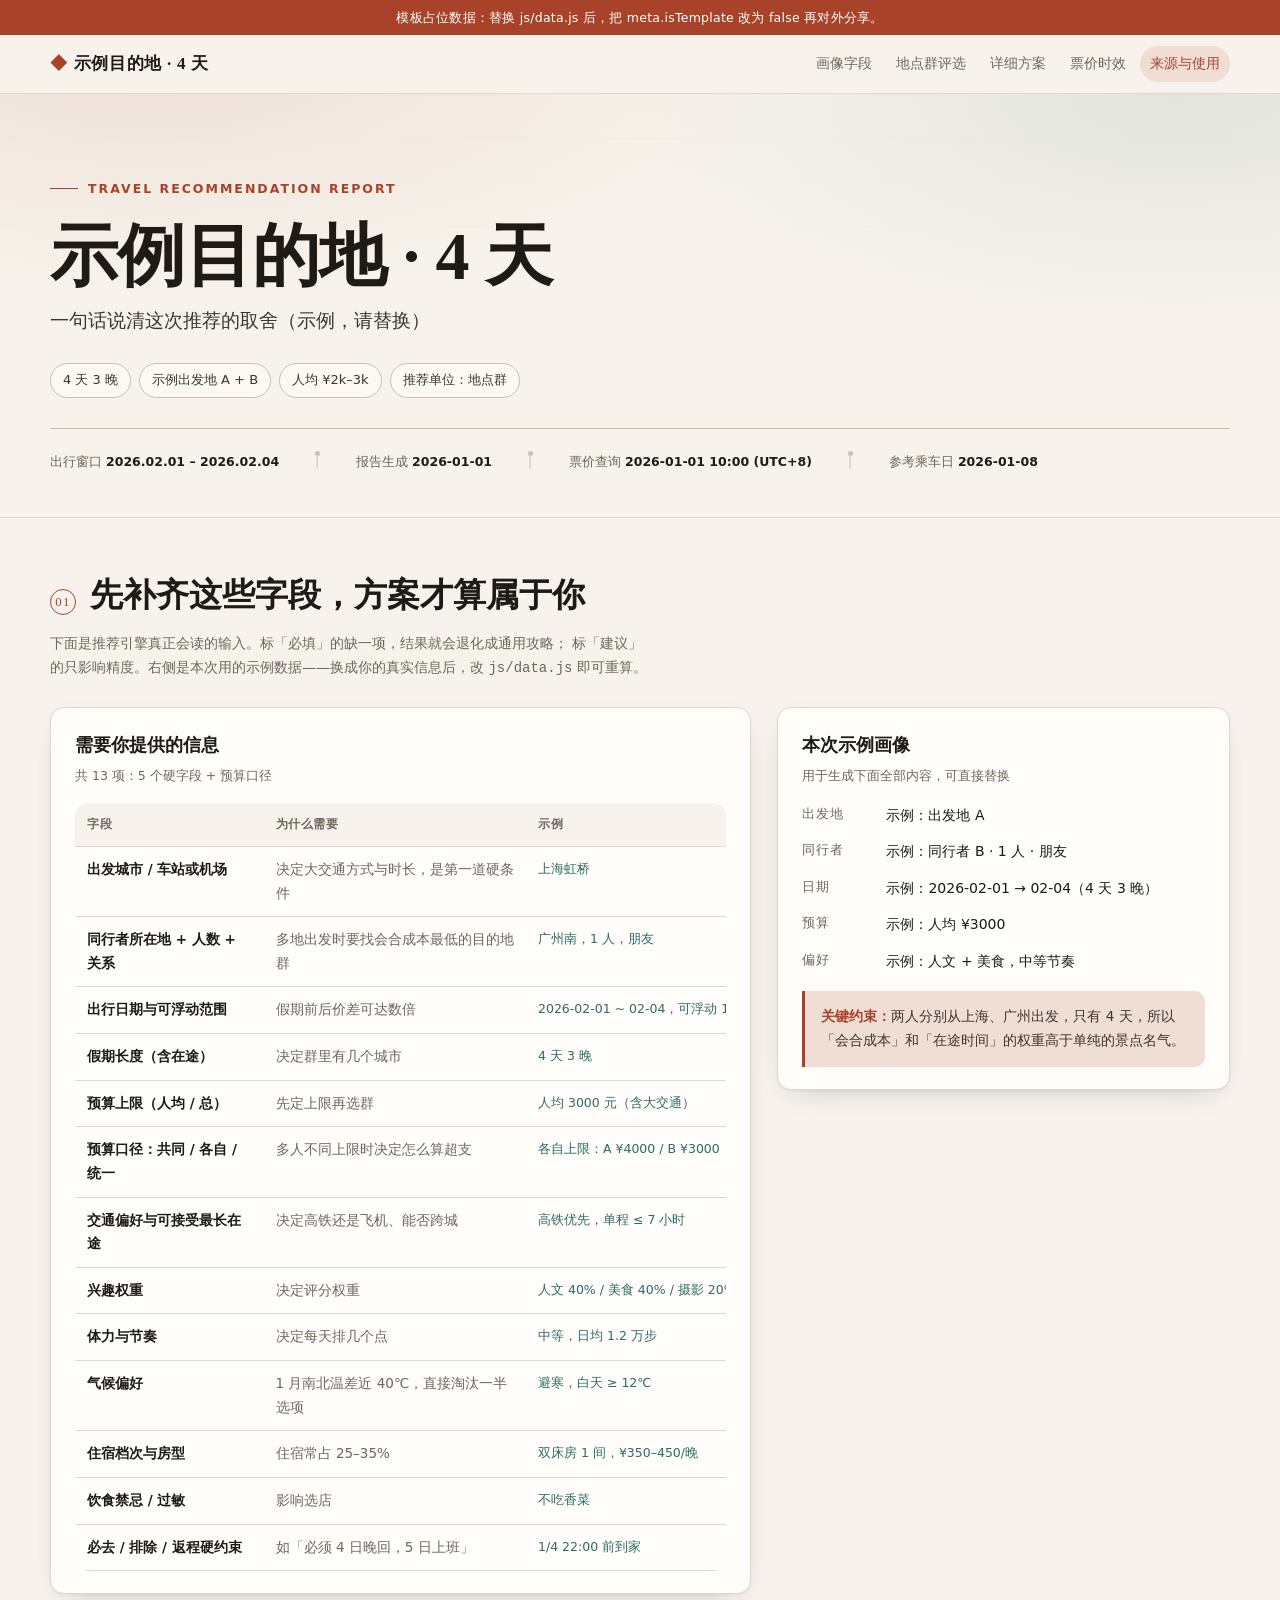
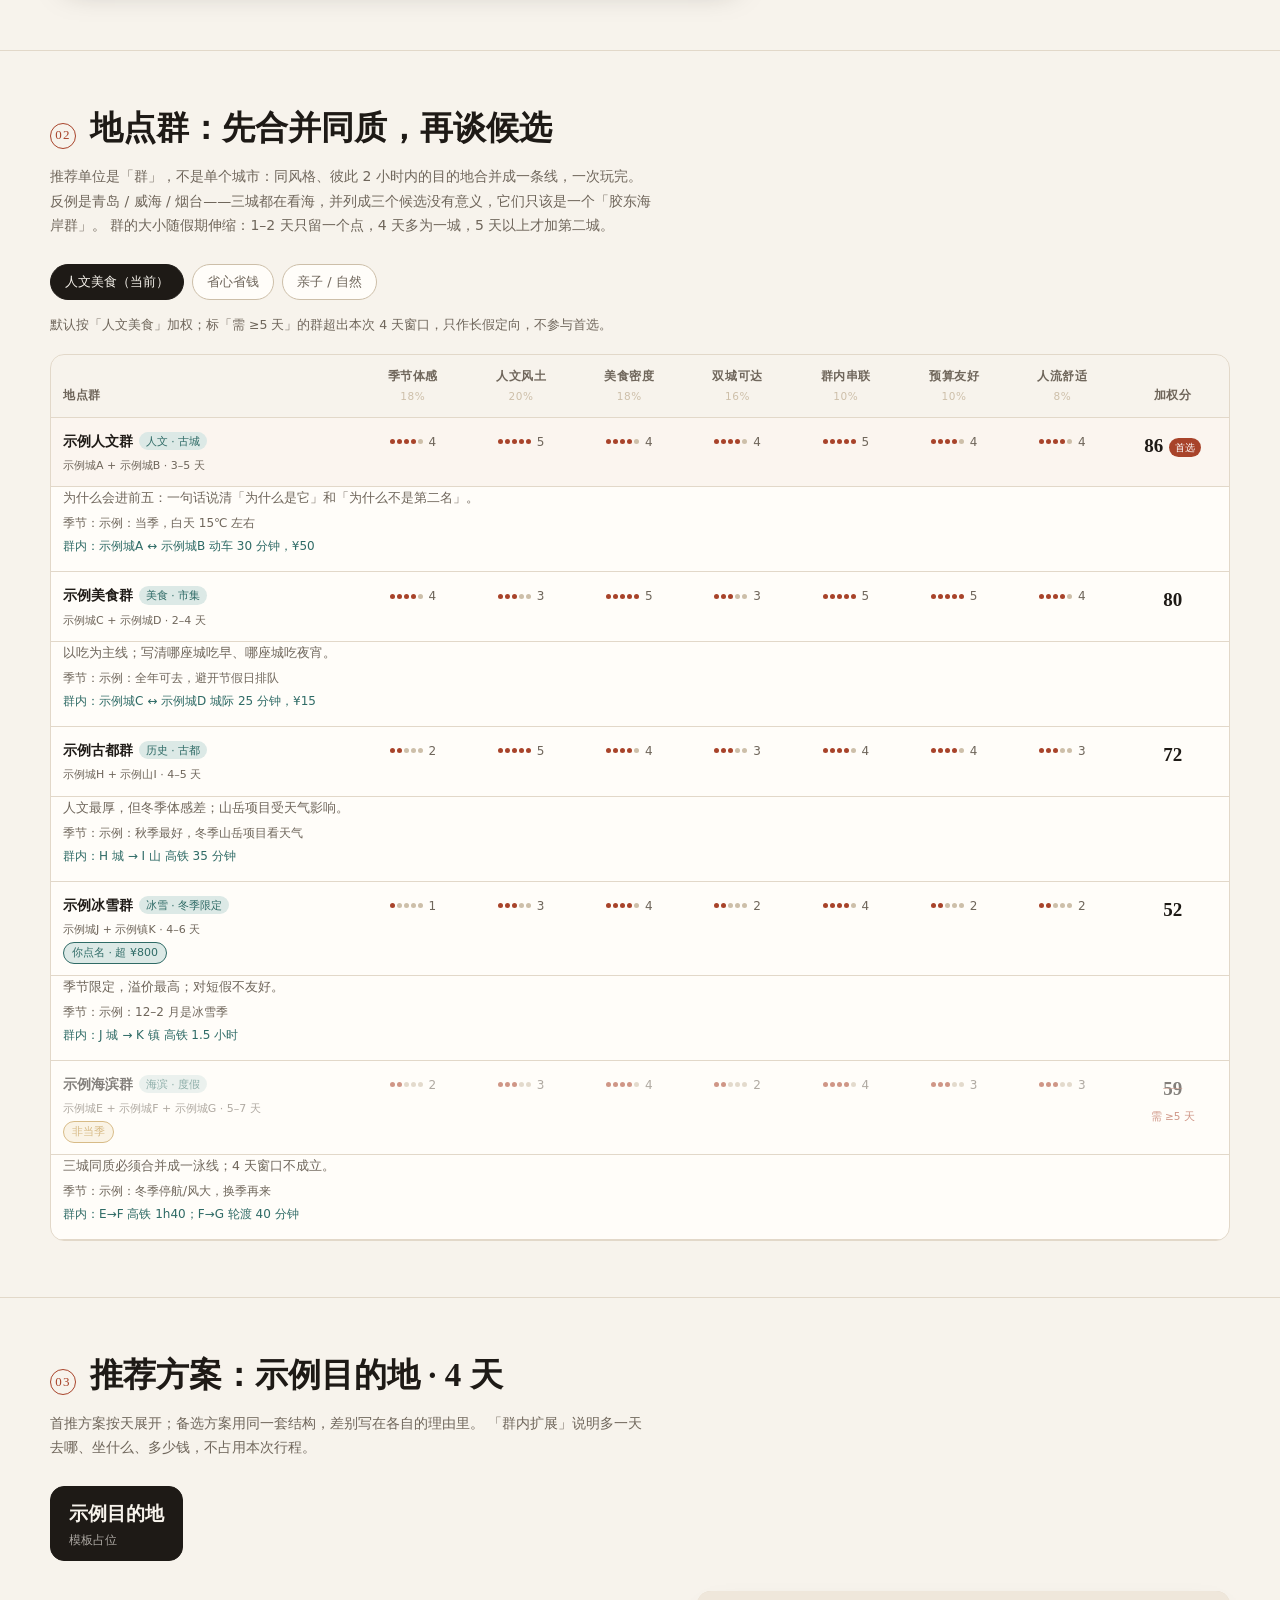
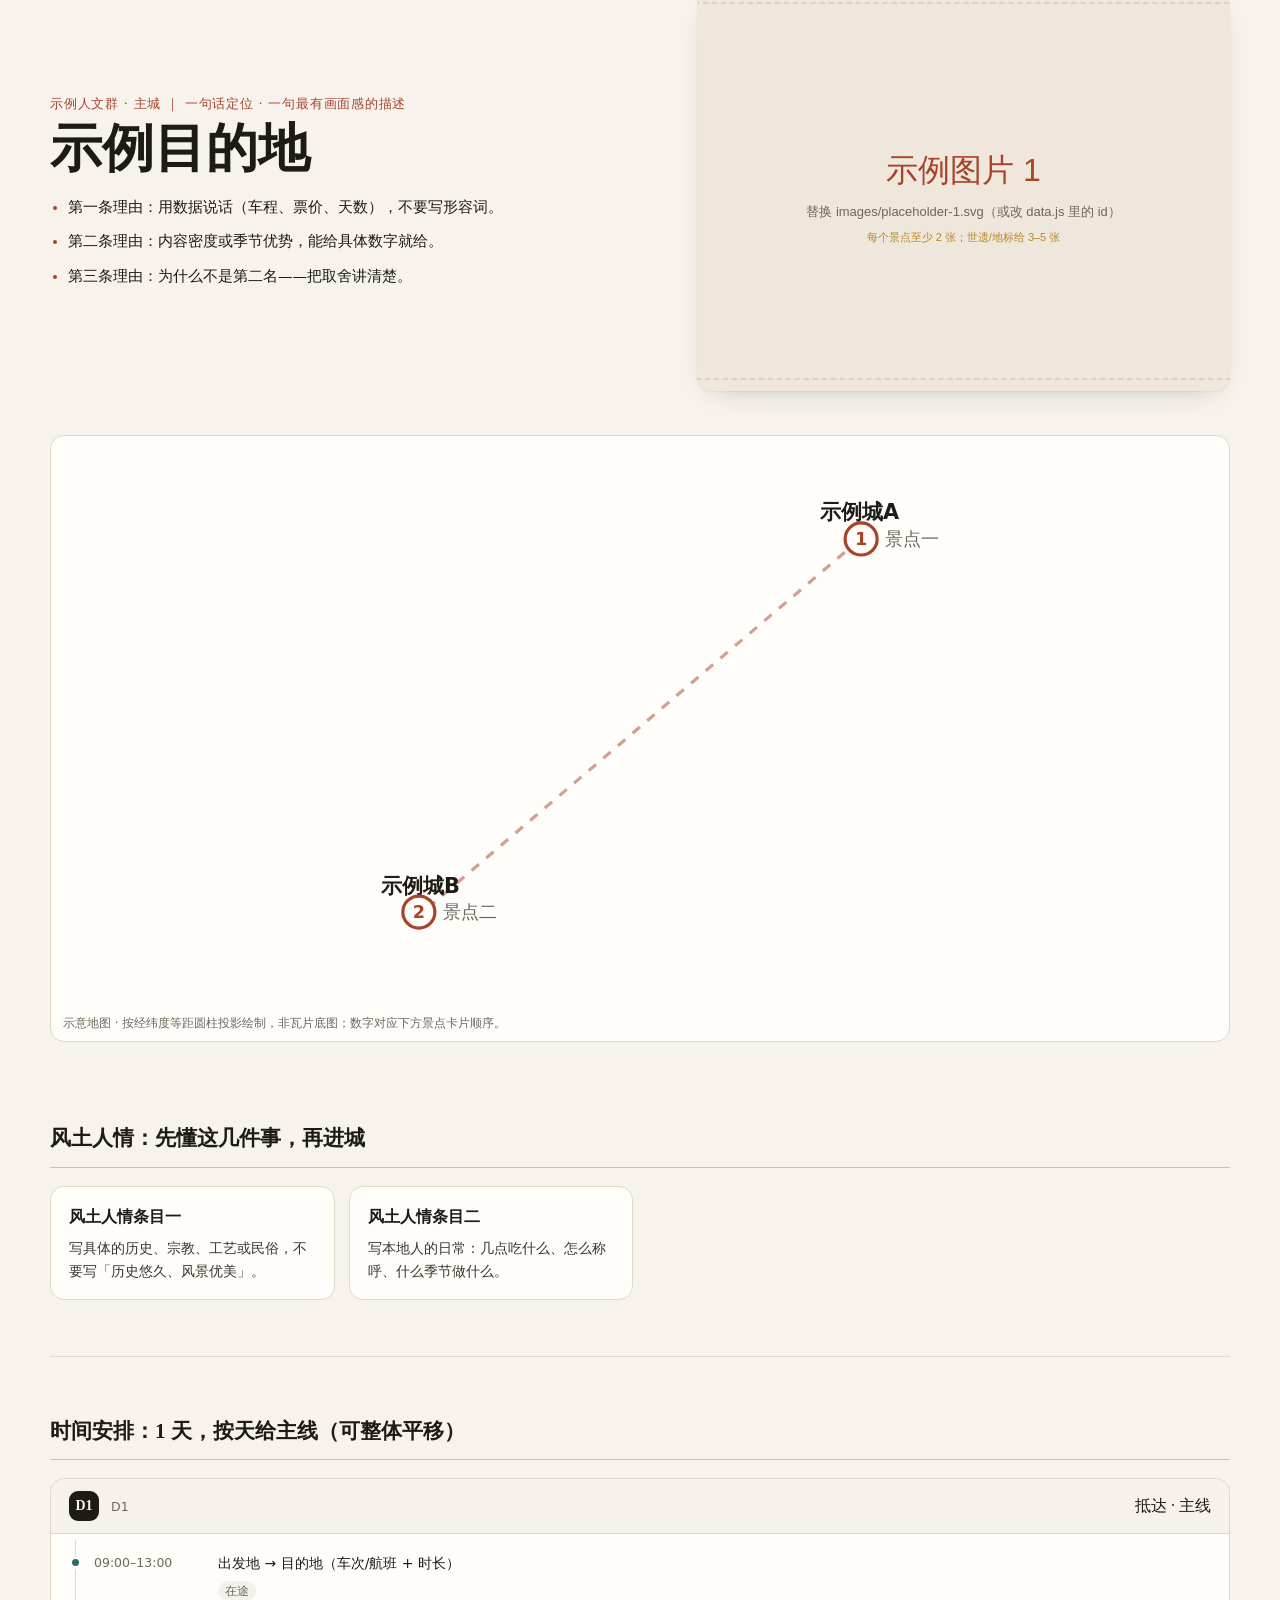
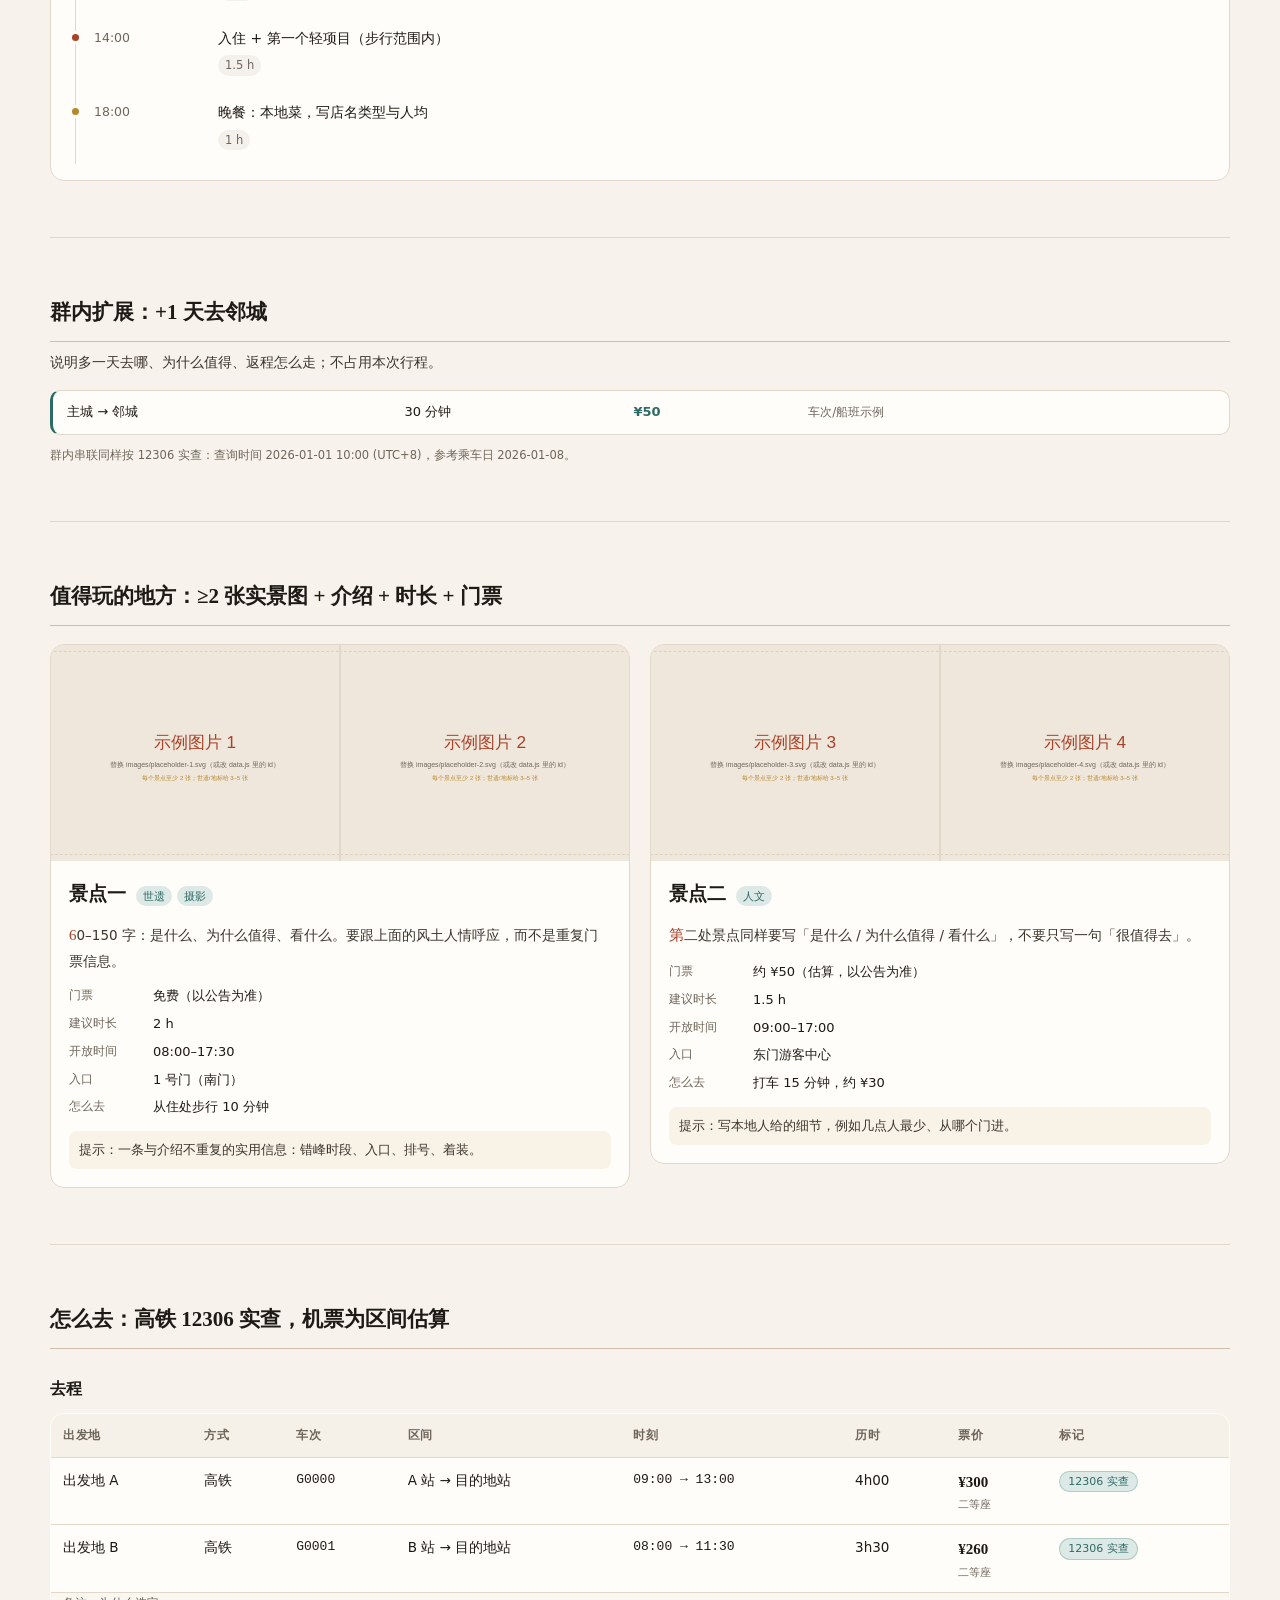
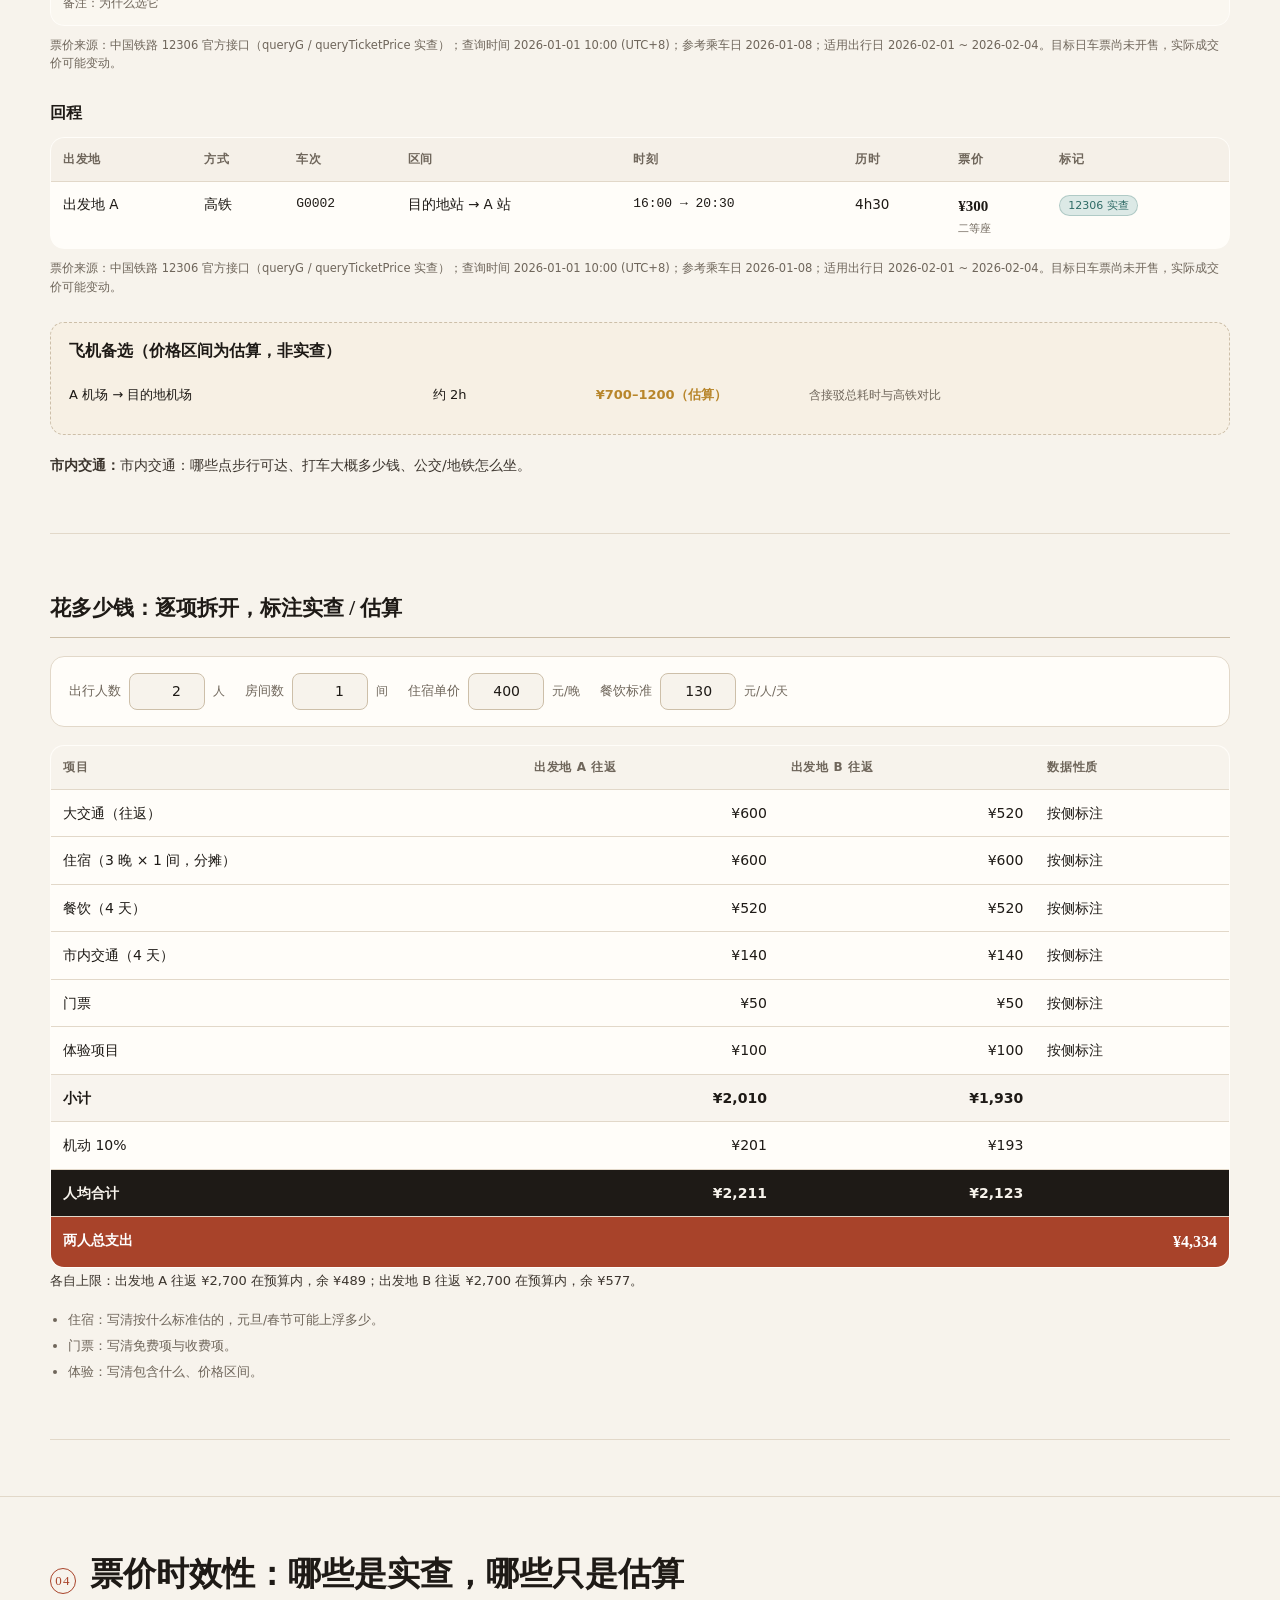
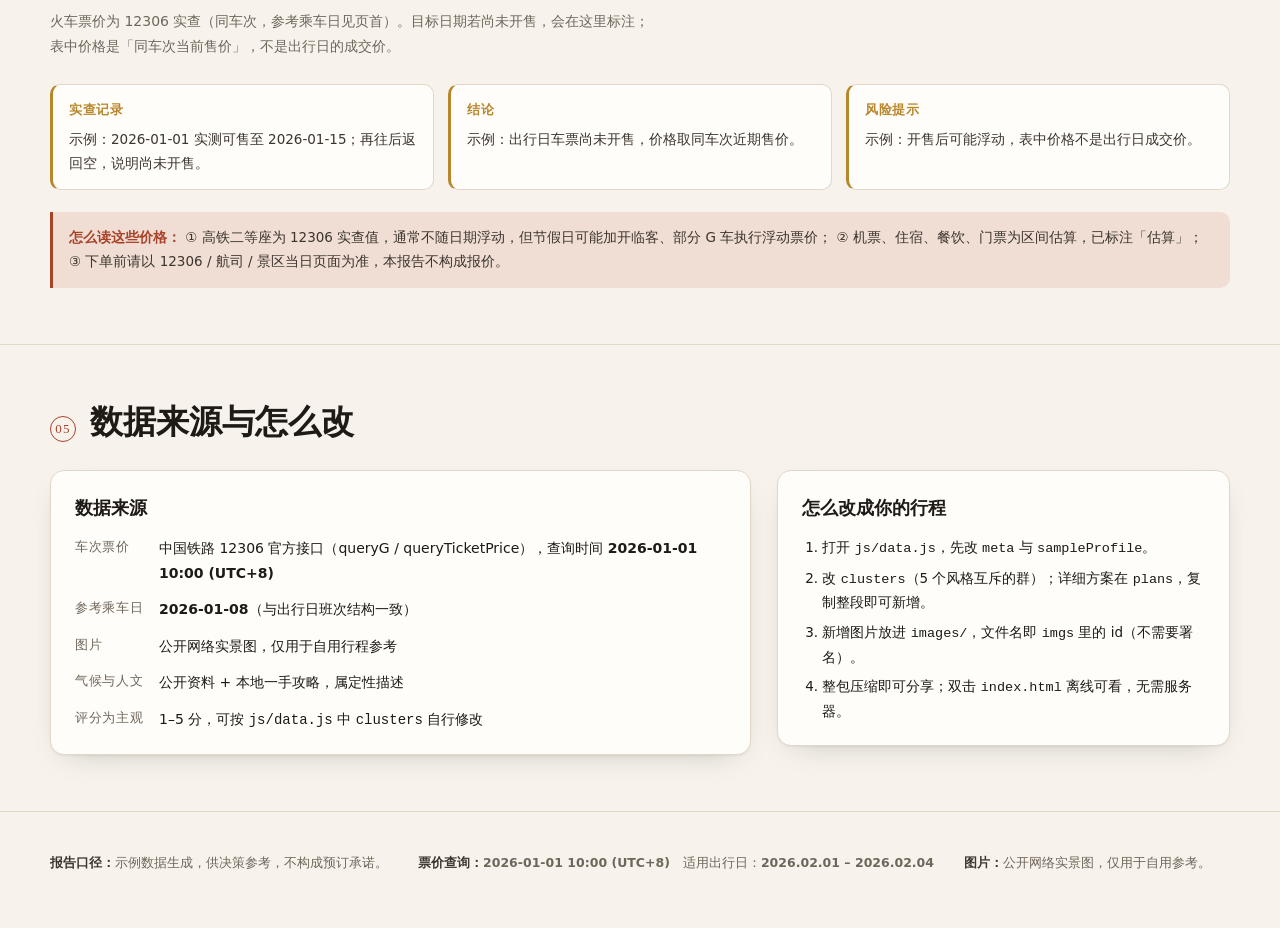
==== commit df28ffd2: "feat(skill): 图片免署名改由 AI 目检，群数与预算规则收紧 - 移除图片署名体系：模板与交付报告不再有 credits、「图片来源与许可」区块、   灯箱/hero 署名与许可文案；ve" ====
--- a/chinese-travel-recommend/assets/report-template/index.html
+++ b/chinese-travel-recommend/assets/report-template/index.html
@@ -163,7 +163,7 @@
     <div class="wrap">
       <div class="sec-head">
         <span class="sec-no">05</span>
-        <h2 class="sec-title">数据来源、图片许可与二次使用</h2>
+        <h2 class="sec-title">数据来源与怎么改</h2>
       </div>
 
       <div class="profile-grid">
@@ -172,7 +172,7 @@
           <div class="kv-list" style="margin-top:12px">
             <div class="kv"><span class="k">车次票价</span><span class="v">中国铁路 12306 官方接口（queryG / queryTicketPrice），查询时间 <b id="src-query">—</b></span></div>
             <div class="kv"><span class="k">参考乘车日</span><span class="v"><b id="src-ref">—</b>（与出行日班次结构一致）</span></div>
-            <div class="kv"><span class="k">图片</span><span class="v">Wikimedia Commons 或自有素材，许可逐张标注在方案末尾</span></div>
+            <div class="kv"><span class="k">图片</span><span class="v">公开网络实景图，仅用于自用行程参考</span></div>
             <div class="kv"><span class="k">气候与人文</span><span class="v">公开资料 + 本地一手攻略，属定性描述</span></div>
             <div class="kv"><span class="k">评分为主观</span><span class="v">1–5 分，可按 <code>js/data.js</code> 中 <code>clusters</code> 自行修改</span></div>
           </div>
@@ -183,7 +183,7 @@
           <ol style="margin:12px 0 0;padding-left:20px;font-size:13.5px;display:grid;gap:6px">
             <li>打开 <code>js/data.js</code>，先改 <code>meta</code> 与 <code>sampleProfile</code>。</li>
             <li>改 <code>clusters</code>（5 个风格互斥的群）；详细方案在 <code>plans</code>，复制整段即可新增。</li>
-            <li>新增图片放进 <code>images/</code>，文件名即 <code>imgs</code> 里的 id，并在 <code>credits</code> 补署名。</li>
+            <li>新增图片放进 <code>images/</code>，文件名即 <code>imgs</code> 里的 id（不需要署名）。</li>
             <li>整包压缩即可分享；双击 <code>index.html</code> 离线可看，无需服务器。</li>
           </ol>
         </aside>
@@ -197,7 +197,7 @@
   <div class="wrap foot-grid">
     <span><strong>报告口径：</strong>示例数据生成，供决策参考，不构成预订承诺。</span>
     <span><strong>票价查询：</strong><b id="meta-fare-2"></b>　适用出行日：<b data-trip-range></b></span>
-    <span><strong>图片：</strong>Wikimedia Commons，署名见各方案末尾。</span>
+    <span><strong>图片：</strong>公开网络实景图，仅用于自用参考。</span>
   </div>
 </footer>
 
--- a/chinese-travel-recommend/assets/report-template/css/style.css
+++ b/chinese-travel-recommend/assets/report-template/css/style.css
@@ -518,6 +518,15 @@
 .shots .shot:nth-child(2):last-child { grid-column: auto; }
 .shots .shot:nth-last-child(2) { grid-column: auto; }
 .shot { position: relative; margin: 0; cursor: zoom-in; overflow: hidden; }
+.shot-empty {
+  grid-column: 1 / -1;
+  display: flex; align-items: center; justify-content: center;
+  min-height: 140px; padding: 18px;
+  background: var(--surface);
+  color: var(--muted);
+  font-size: 13.5px;
+  border: 1px dashed var(--line);
+}
 .shot img {
   width: 100%;
   aspect-ratio: 4 / 3;
@@ -657,20 +666,6 @@
 .cost-table .row-all .all-amt { font-family: var(--serif); font-size: 16px; }
 .budget-hint { font-size: 13px; color: var(--ink-soft); margin: 2px 0 0; }
 .cost-notes { font-size: 12.5px; color: var(--muted); margin: 16px 0 0; padding-left: 18px; display: grid; gap: 4px; }
-
-/* 署名 */
-.credits .block-title { font-size: 15px; }
-.credit-list {
-  list-style: none;
-  margin: 0; padding: 0;
-  display: grid;
-  grid-template-columns: repeat(auto-fill, minmax(320px, 1fr));
-  gap: 4px 20px;
-  font-size: 11.5px;
-  color: var(--muted);
-}
-.credit-list li { display: flex; gap: 4px; flex-wrap: wrap; }
-.cr-file { font-family: ui-monospace, Consolas, monospace; color: var(--ink-soft); }
 
 /* 票价时效 */
 .fare-panel {
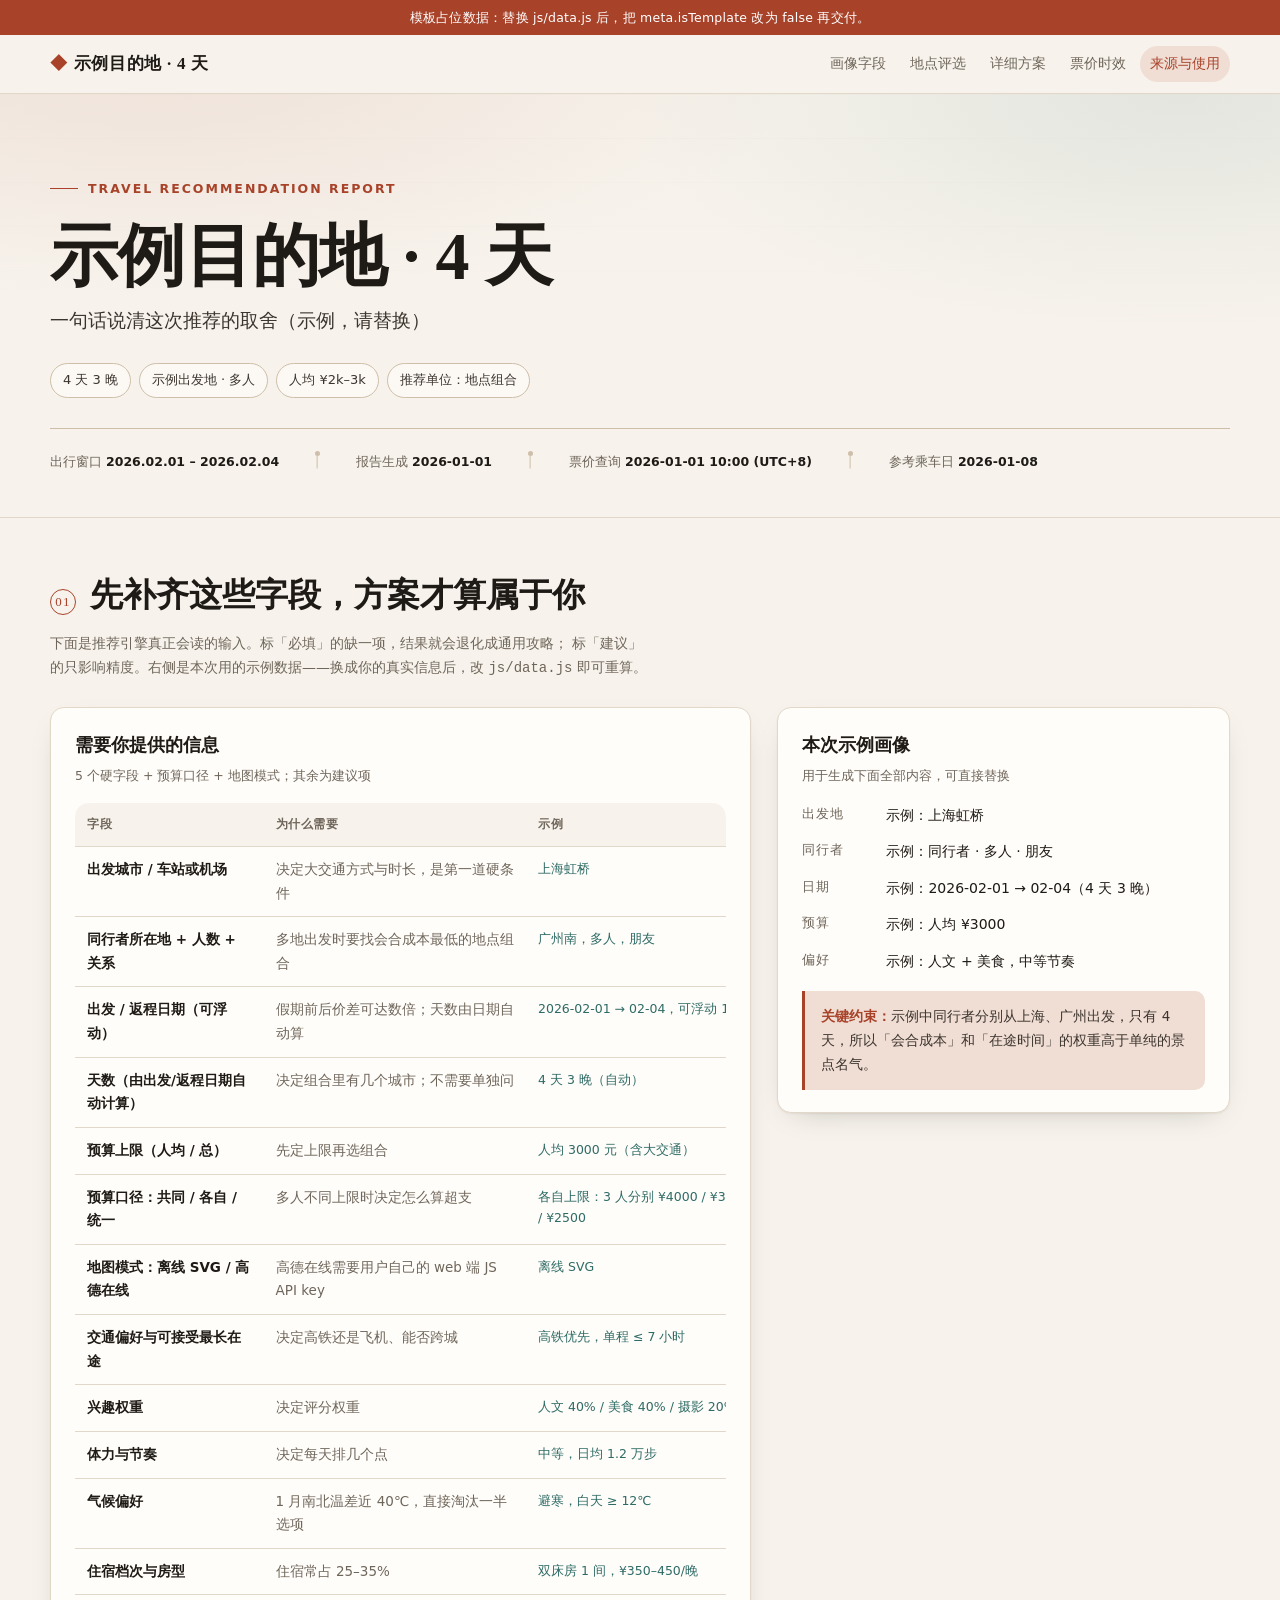
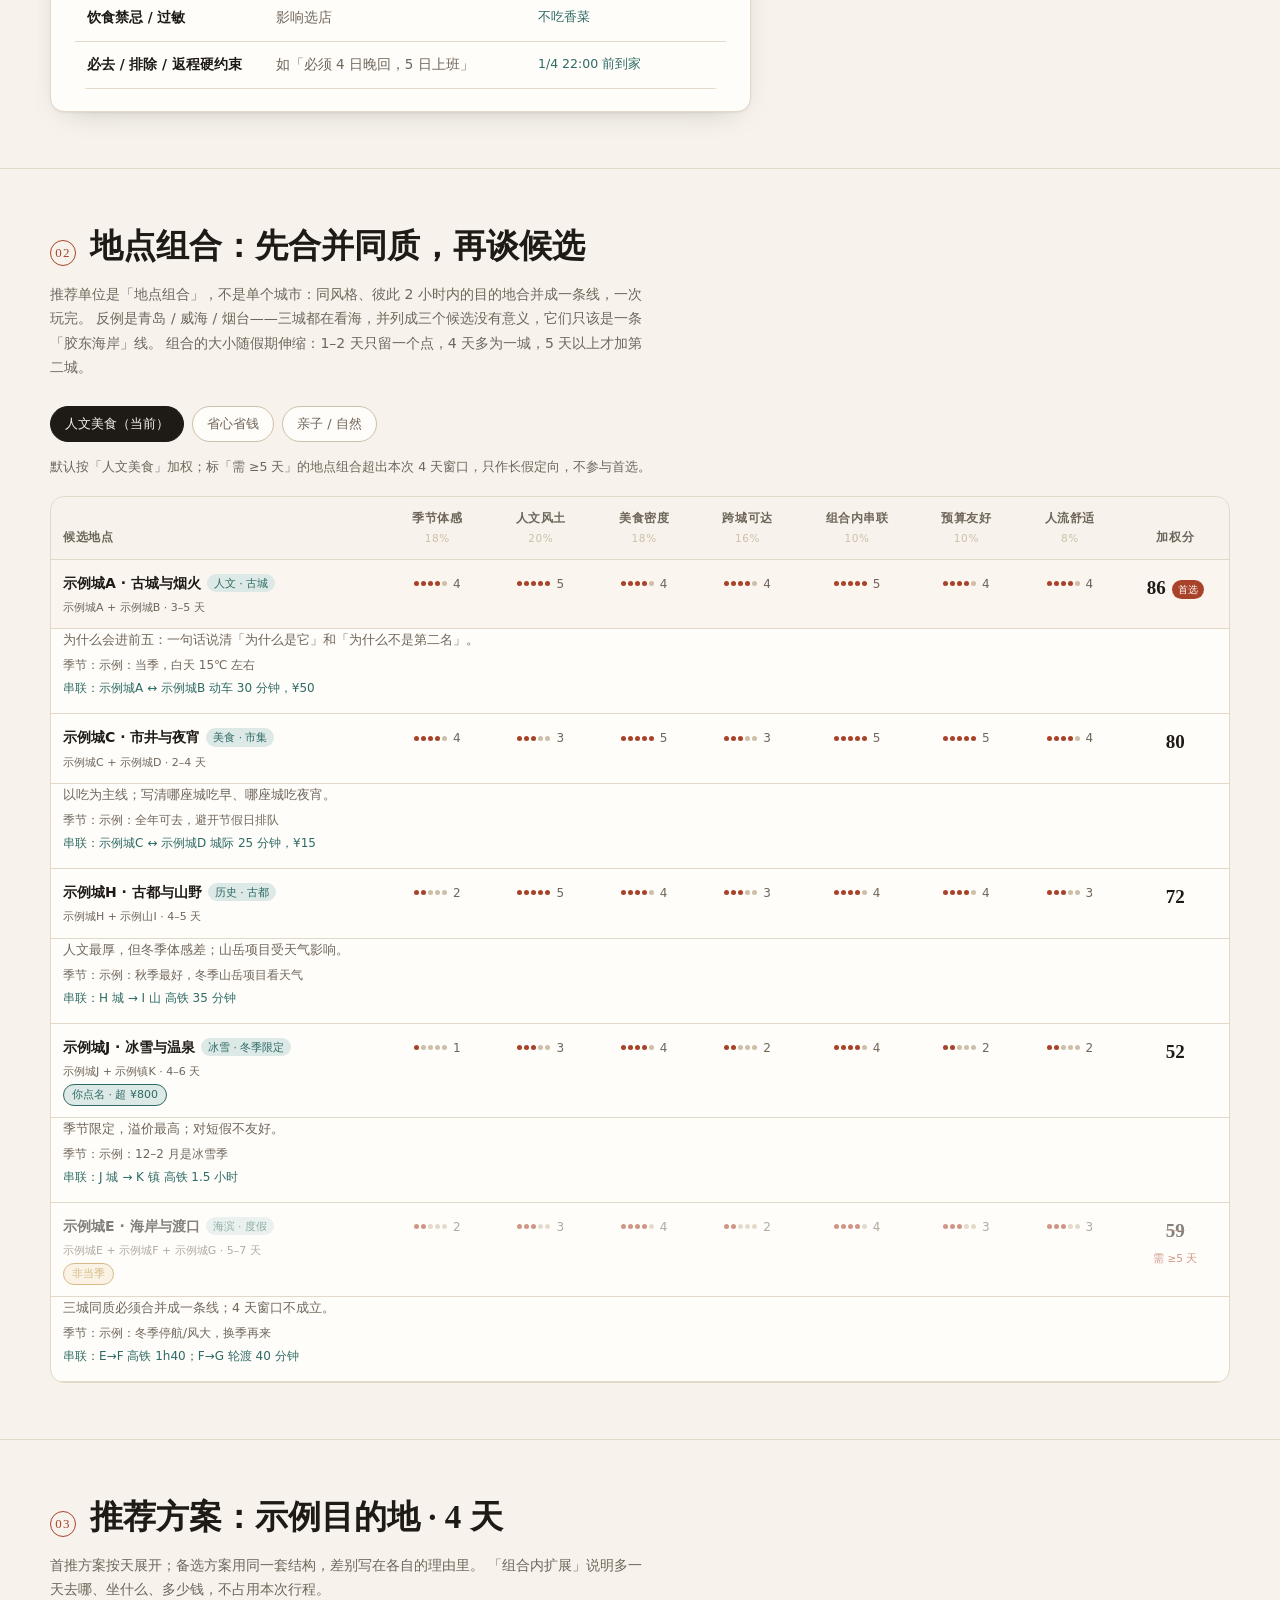
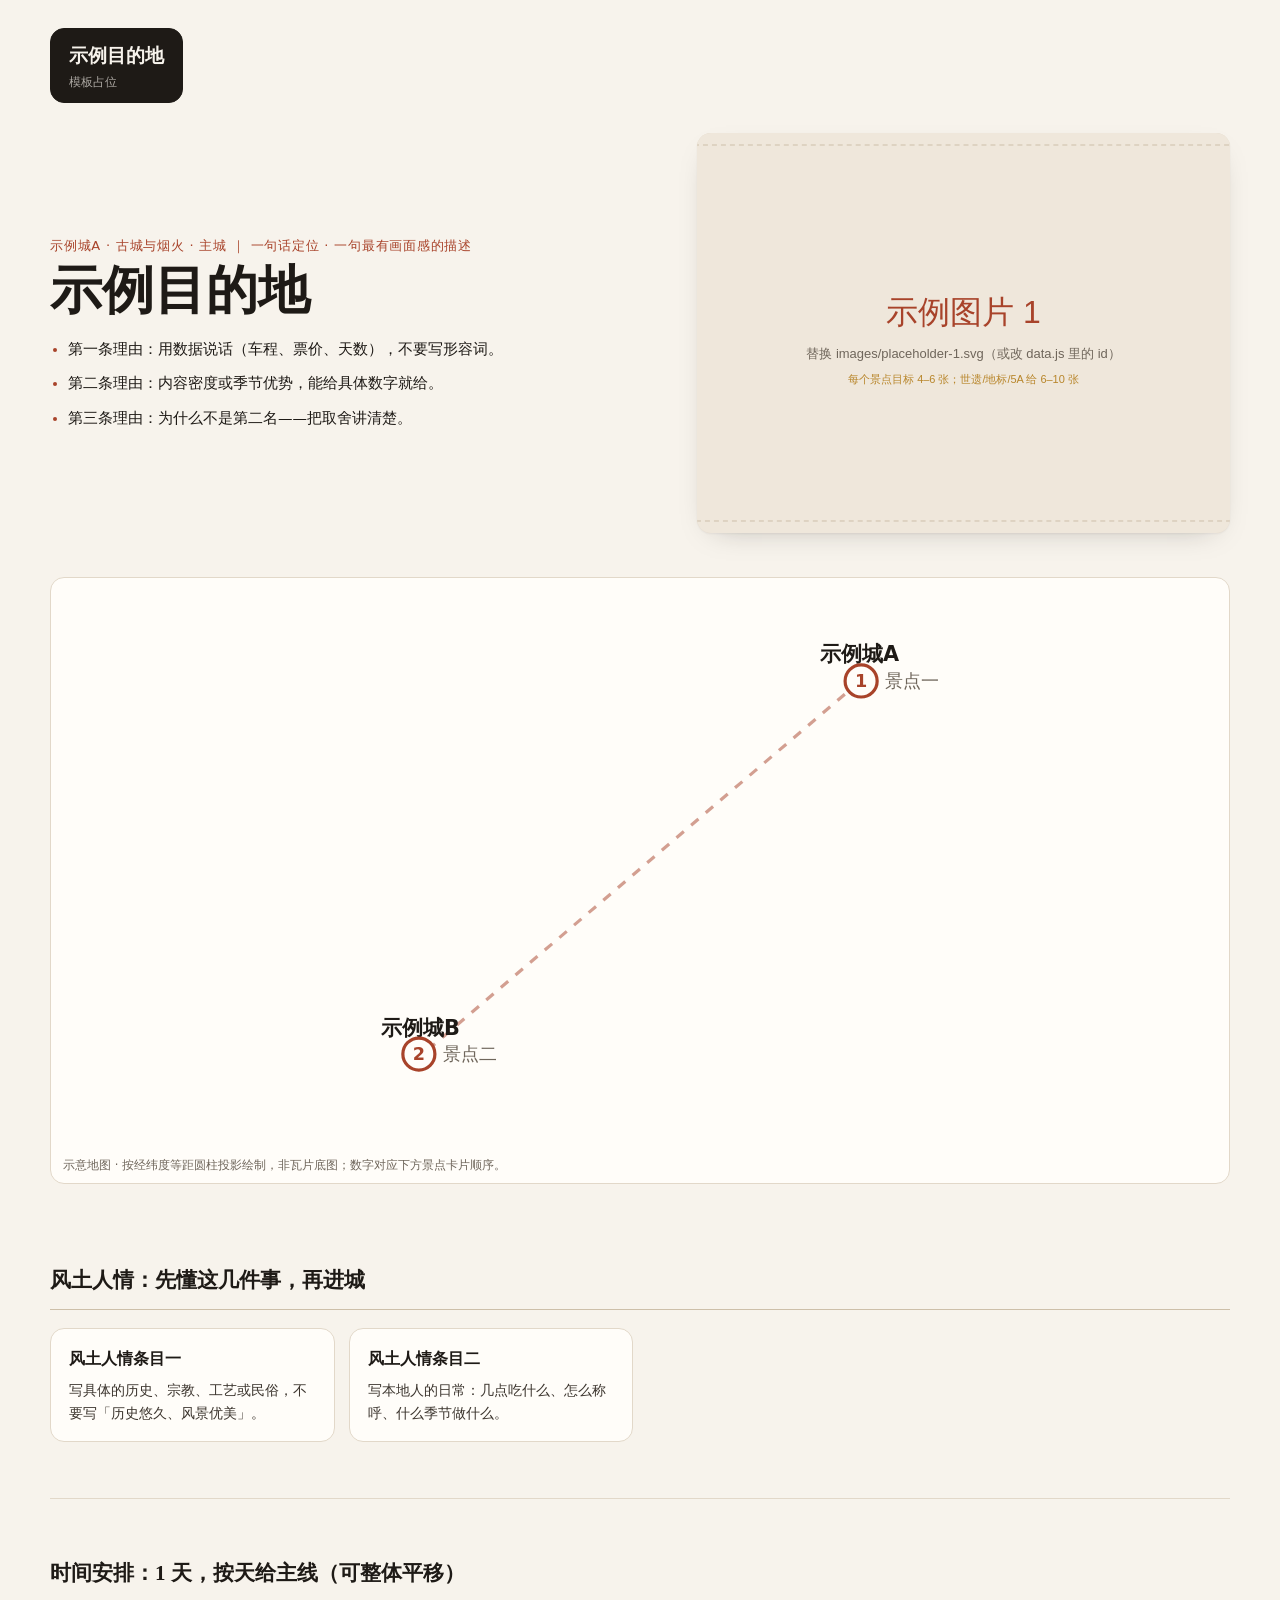
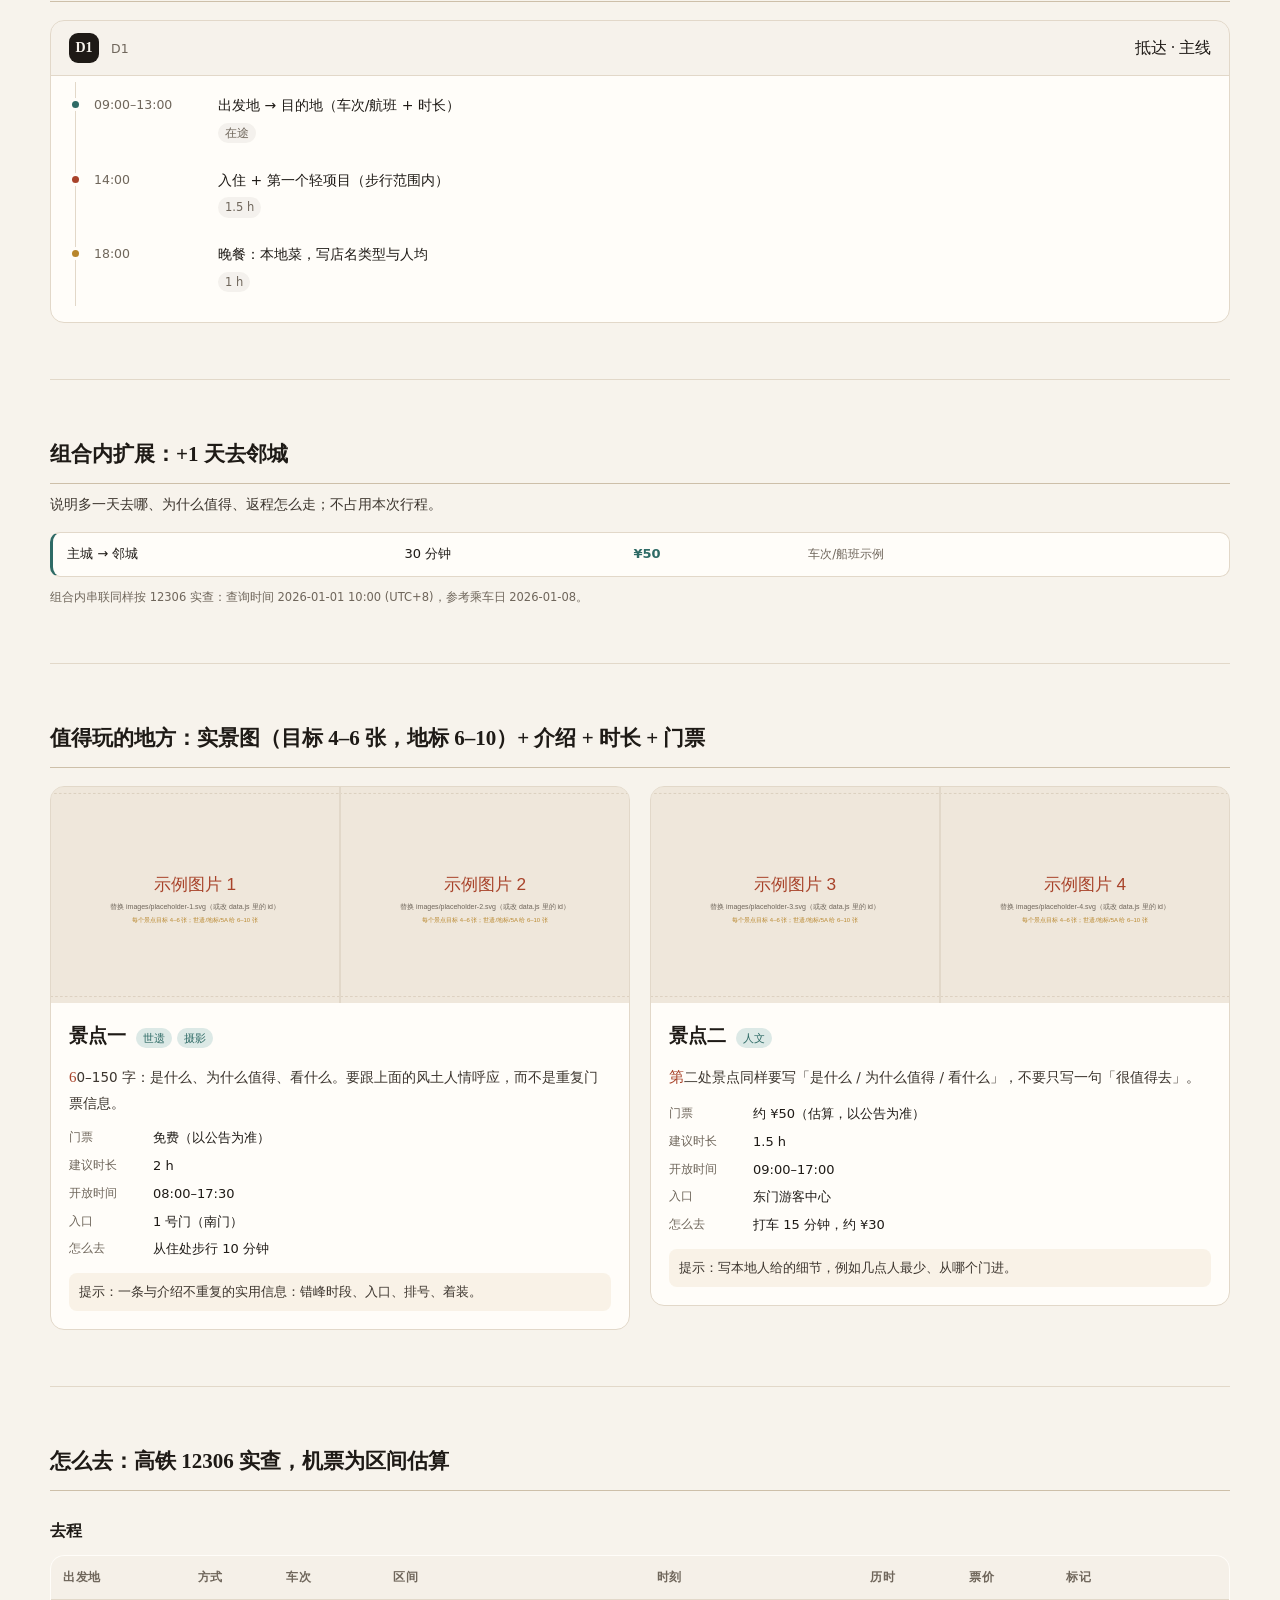
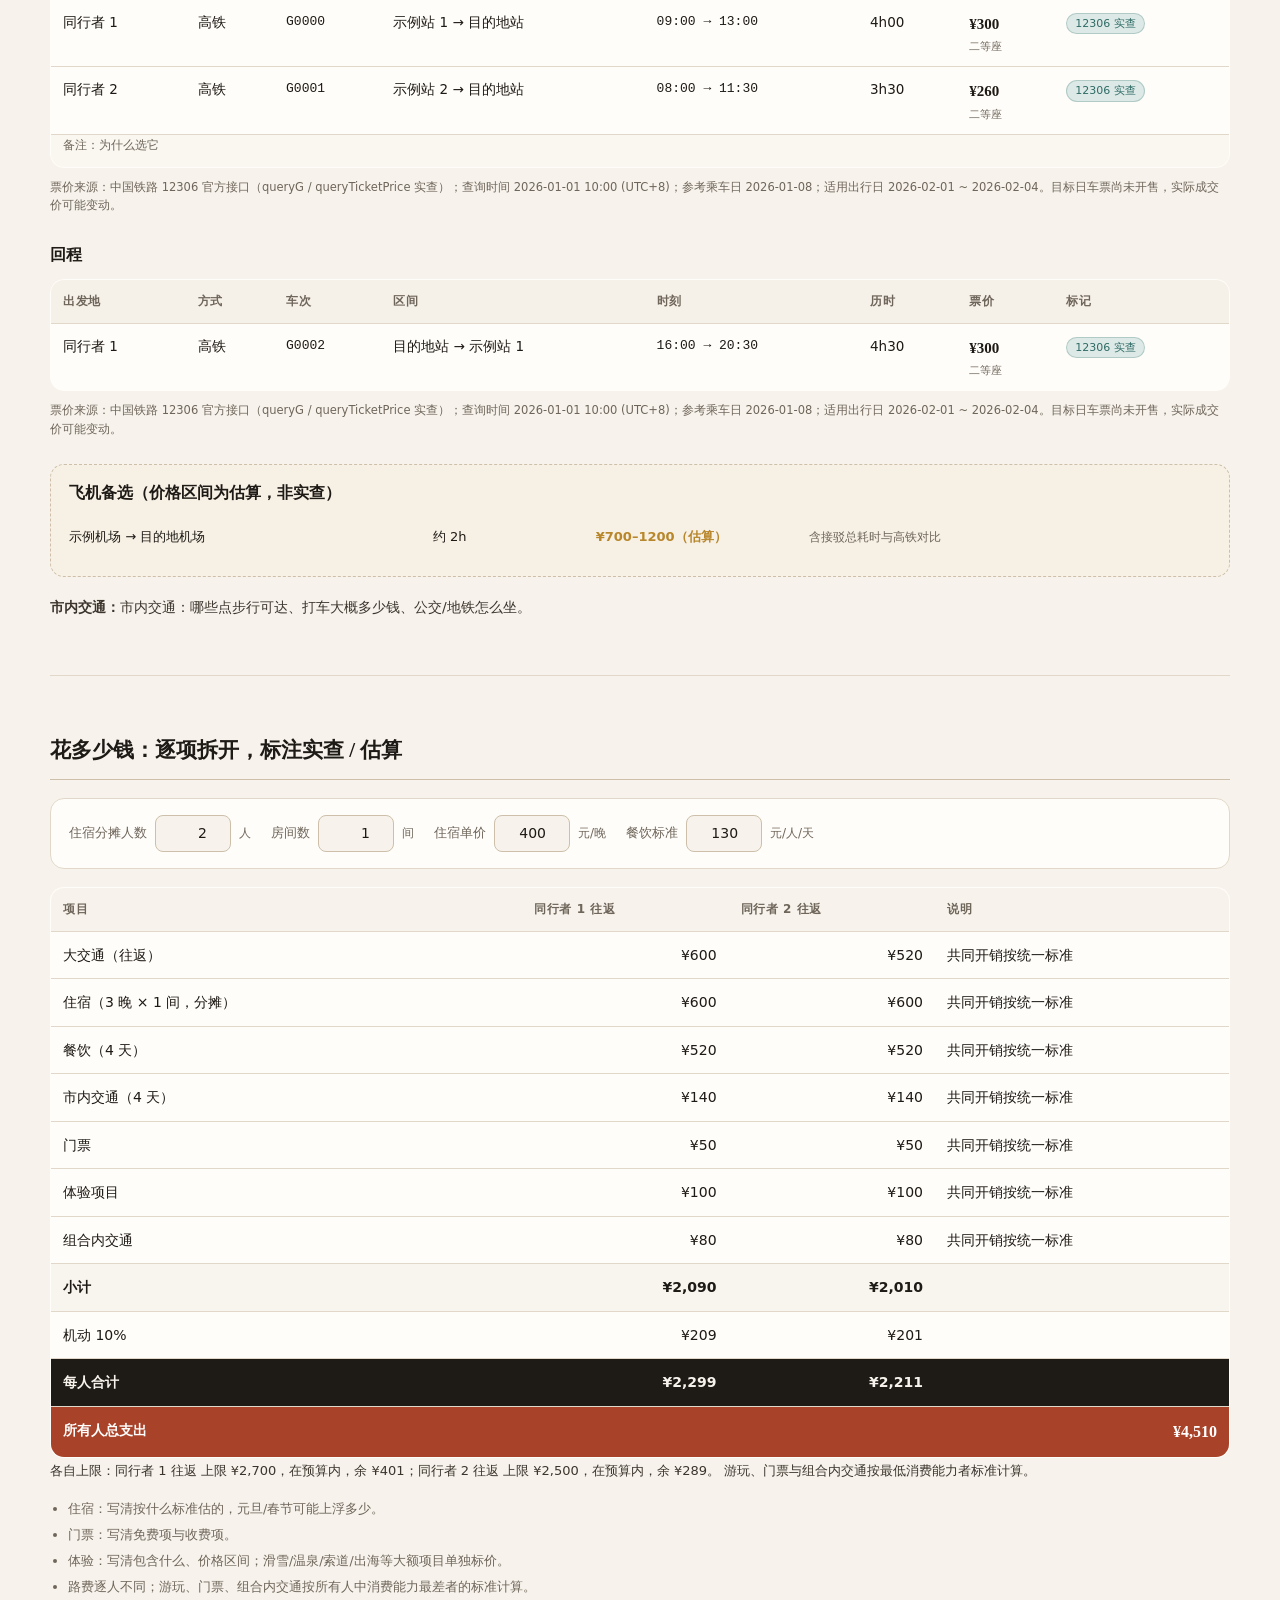
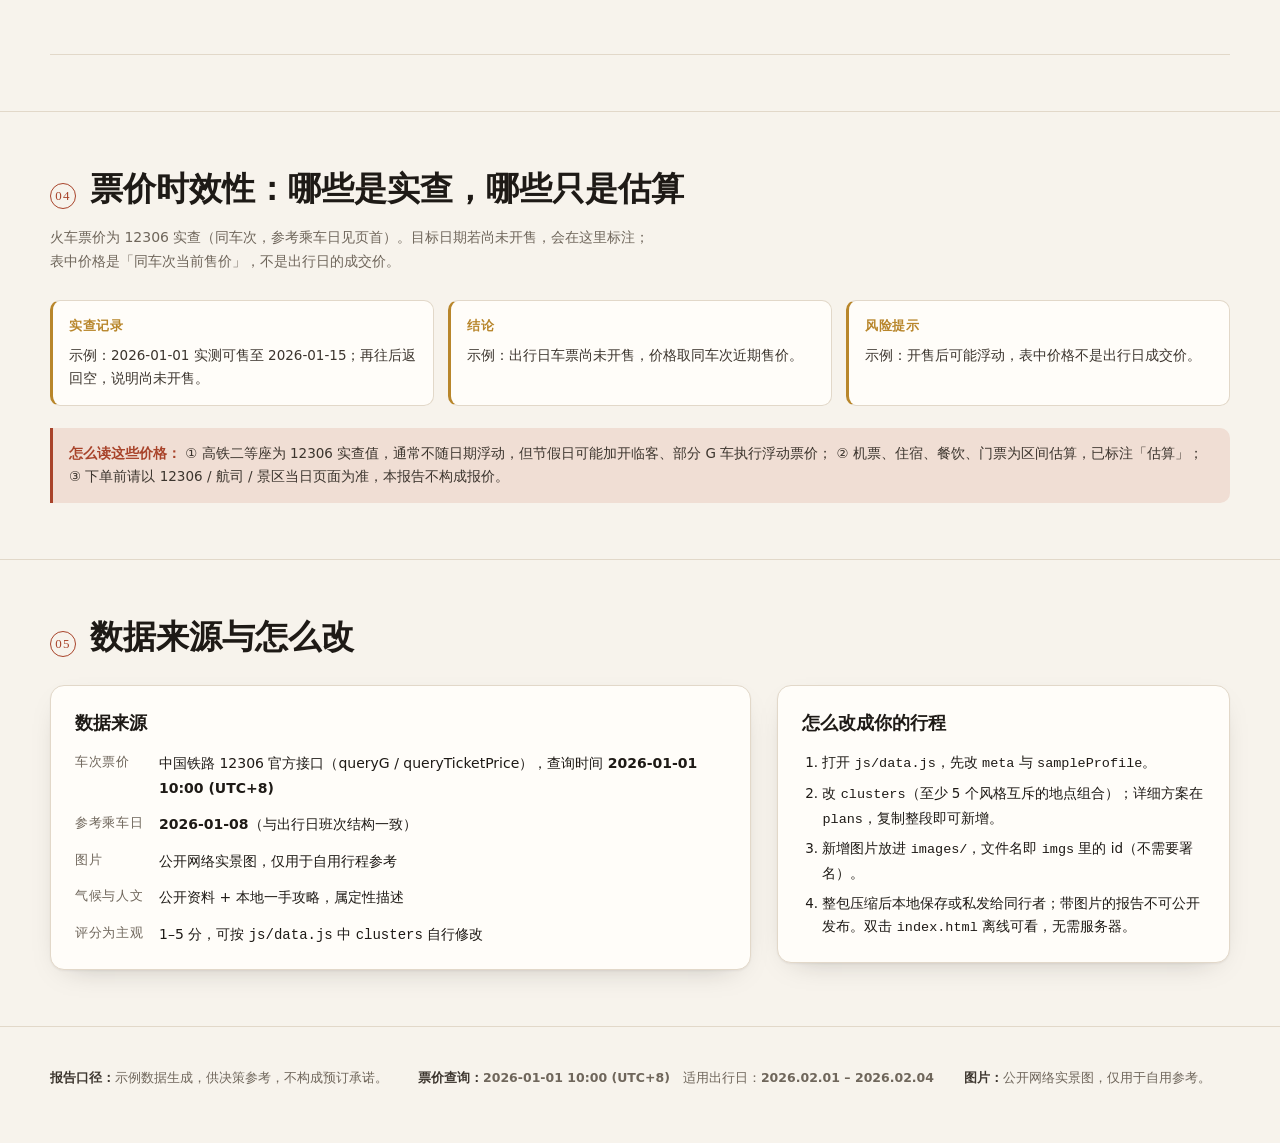
==== commit 60abe757: "fix(skill): align travel rules and budget calculations - add closed/visited second confirmation and " ====
--- a/chinese-travel-recommend/assets/report-template/index.html
+++ b/chinese-travel-recommend/assets/report-template/index.html
@@ -3,8 +3,8 @@
 <head>
 <meta charset="UTF-8">
 <meta name="viewport" content="width=device-width, initial-scale=1">
-<title>元旦 4 天 · 泉州｜双城出发旅行推荐报告</title>
-<meta name="description" content="基于用户画像与双城出发条件的目的地评分、泉州 4 天行程、景点实景图、12306 实查车次票价与费用估算。">
+<title>示例目的地 · 4 天｜多地出发旅行推荐报告</title>
+<meta name="description" content="基于用户画像与多地出发条件的目的地评分、逐日行程、景点实景图、12306 实查车次票价与费用估算。">
 <link rel="stylesheet" href="css/style.css">
 </head>
 <body>
@@ -14,7 +14,7 @@
     <div class="brand"><em>◆</em><span id="brand-text">旅行推荐报告</span></div>
     <nav class="nav" aria-label="章节导航">
       <a href="#profile">画像字段</a>
-      <a href="#score">地点群评选</a>
+      <a href="#score">地点评选</a>
       <a href="#plan">详细方案</a>
       <a href="#fare">票价时效</a>
       <a href="#sources">来源与使用</a>
@@ -28,7 +28,7 @@
   <section class="hero">
     <div class="wrap">
       <span class="eyebrow">Travel Recommendation Report</span>
-      <h1 id="hero-title">元旦 4 天 · 泉州</h1>
+      <h1 id="hero-title">示例目的地 · 4 天</h1>
       <p class="hero-sub" id="hero-sub"></p>
       <div class="chips" id="hero-chips"></div>
       <div class="meta-row">
@@ -58,7 +58,7 @@
       <div class="profile-grid">
         <div class="card">
           <h3>需要你提供的信息</h3>
-          <p class="card-sub">共 13 项：5 个硬字段 + 预算口径</p>
+          <p class="card-sub">5 个硬字段 + 预算口径 + 地图模式；其余为建议项</p>
           <div class="table-scroll" style="border:none;background:transparent">
             <table id="profile-fields">
               <thead>
@@ -74,7 +74,7 @@
           <p class="card-sub">用于生成下面全部内容，可直接替换</p>
           <div class="kv-list" id="profile-sample"></div>
           <div class="notice">
-            <strong>关键约束：</strong>两人分别从上海、广州出发，只有 4 天，所以「会合成本」和「在途时间」的权重高于单纯的景点名气。
+            <strong>关键约束：</strong>示例中同行者分别从上海、广州出发，只有 4 天，所以「会合成本」和「在途时间」的权重高于单纯的景点名气。
           </div>
         </aside>
       </div>
@@ -86,18 +86,18 @@
     <div class="wrap">
       <div class="sec-head">
         <span class="sec-no">02</span>
-        <h2 class="sec-title">地点群：先合并同质，再谈候选</h2>
-      </div>
-      <p class="sec-desc">
-        推荐单位是「群」，不是单个城市：同风格、彼此 2 小时内的目的地合并成一条线，一次玩完。
-        反例是青岛 / 威海 / 烟台——三城都在看海，并列成三个候选没有意义，它们只该是一个「胶东海岸群」。
-        群的大小随假期伸缩：1–2 天只留一个点，4 天多为一城，5 天以上才加第二城。
+        <h2 class="sec-title">地点组合：先合并同质，再谈候选</h2>
+      </div>
+      <p class="sec-desc">
+        推荐单位是「地点组合」，不是单个城市：同风格、彼此 2 小时内的目的地合并成一条线，一次玩完。
+        反例是青岛 / 威海 / 烟台——三城都在看海，并列成三个候选没有意义，它们只该是一条「胶东海岸」线。
+        组合的大小随假期伸缩：1–2 天只留一个点，4 天多为一城，5 天以上才加第二城。
       </p>
 
       <div class="score-toolbar">
         <div id="preset-switch" role="group" aria-label="权重预设"></div>
       </div>
-      <p class="hint" id="score-hint">默认按「人文美食」加权；标「需 ≥5 天」的群超出本次 4 天窗口，只作长假定向，不参与首选。</p>
+      <p class="hint" id="score-hint">默认按「人文美食」加权；标「需 ≥5 天」的地点组合超出本次 4 天窗口，只作长假定向，不参与首选。</p>
 
       <div class="table-scroll">
         <table id="score-table"></table>
@@ -114,7 +114,7 @@
       </div>
       <p class="sec-desc">
         首推方案按天展开；备选方案用同一套结构，差别写在各自的理由里。
-        「群内扩展」说明多一天去哪、坐什么、多少钱，不占用本次行程。
+        「组合内扩展」说明多一天去哪、坐什么、多少钱，不占用本次行程。
       </p>
 
       <div id="plan-tabs" role="tablist"></div>
@@ -182,9 +182,9 @@
           <h3>怎么改成你的行程</h3>
           <ol style="margin:12px 0 0;padding-left:20px;font-size:13.5px;display:grid;gap:6px">
             <li>打开 <code>js/data.js</code>，先改 <code>meta</code> 与 <code>sampleProfile</code>。</li>
-            <li>改 <code>clusters</code>（5 个风格互斥的群）；详细方案在 <code>plans</code>，复制整段即可新增。</li>
+            <li>改 <code>clusters</code>（至少 5 个风格互斥的地点组合）；详细方案在 <code>plans</code>，复制整段即可新增。</li>
             <li>新增图片放进 <code>images/</code>，文件名即 <code>imgs</code> 里的 id（不需要署名）。</li>
-            <li>整包压缩即可分享；双击 <code>index.html</code> 离线可看，无需服务器。</li>
+            <li>整包压缩后本地保存或私发给同行者；带图片的报告不可公开发布。双击 <code>index.html</code> 离线可看，无需服务器。</li>
           </ol>
         </aside>
       </div>
